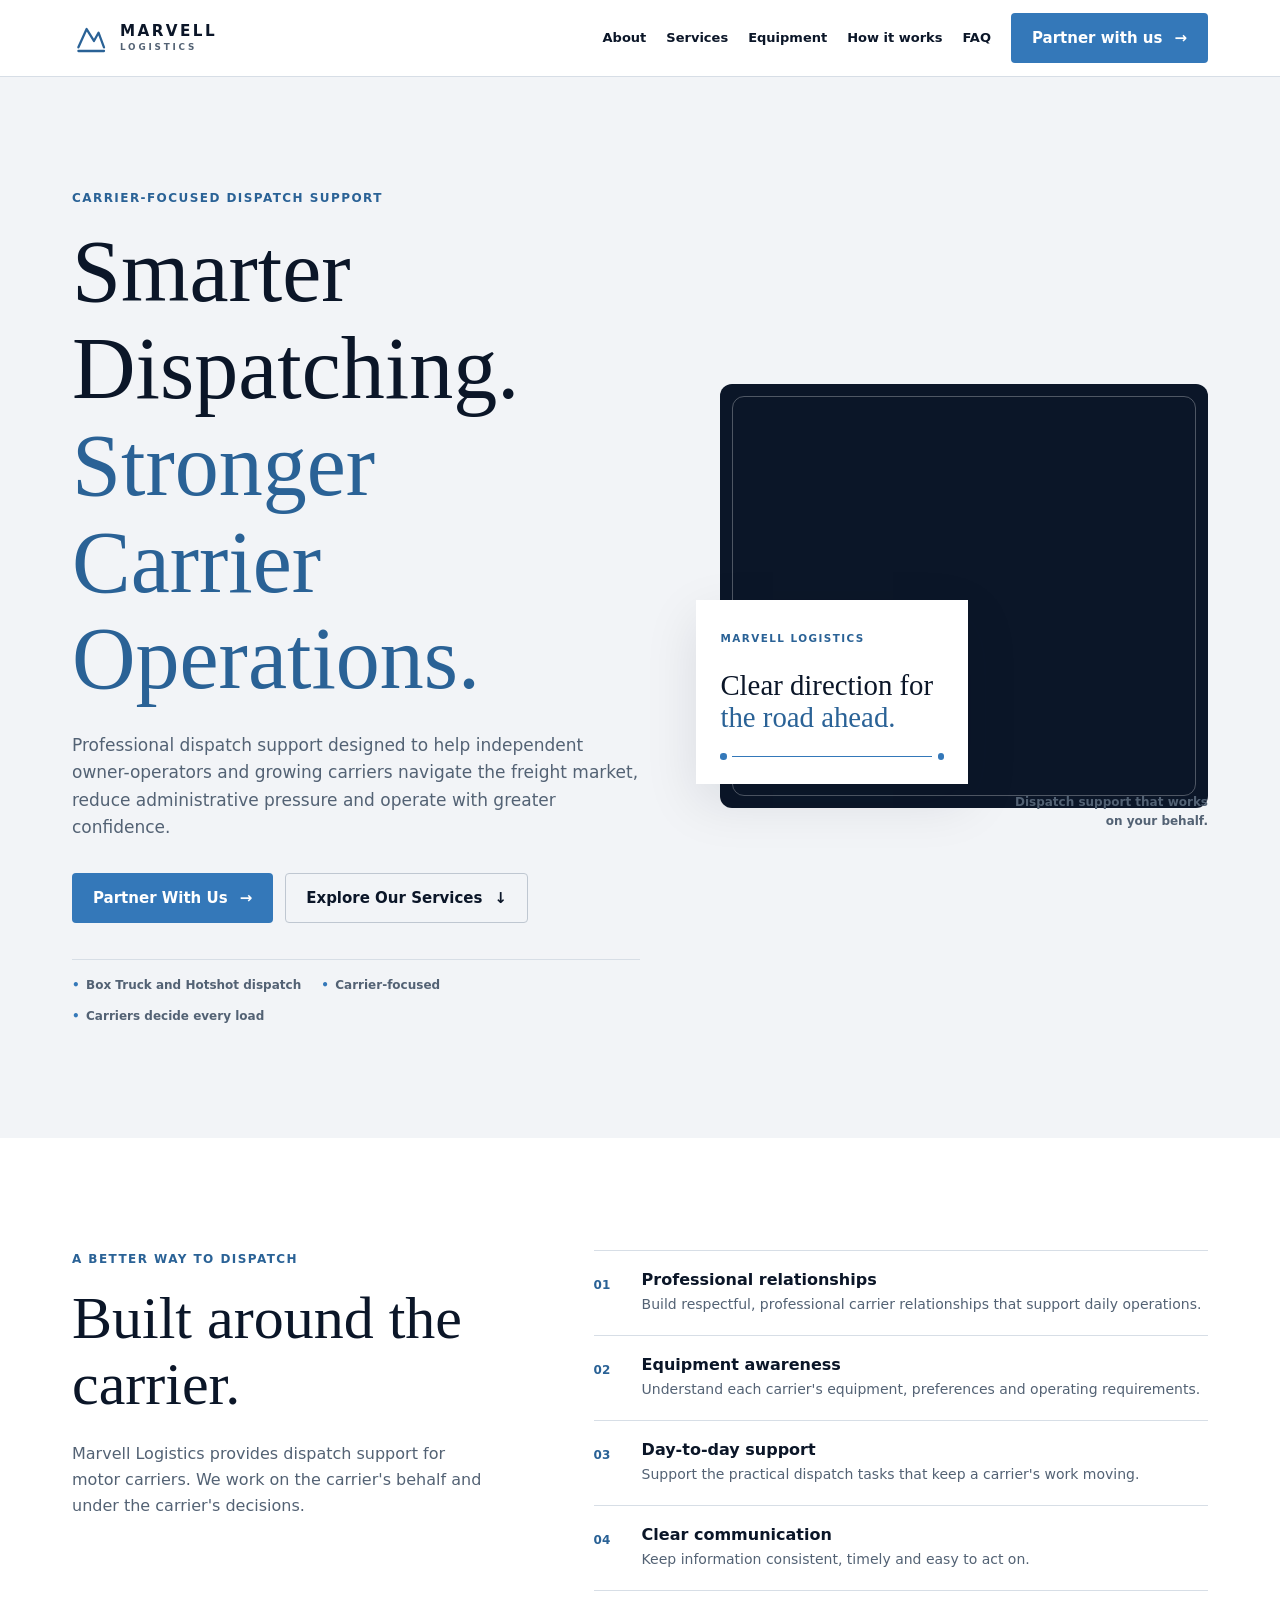
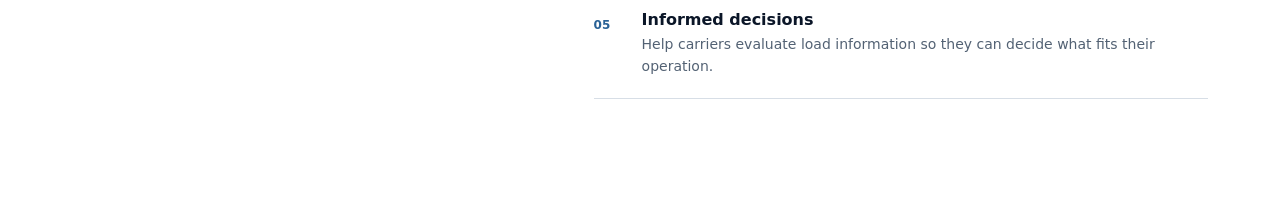
==== index.html @ 91e134f4 "Build Marvell header hero and about sections Co-authored-by: Copilot <223556219+Copilot@users.norepl" ====
<!doctype html>
<html lang="en-US">
  <head>
    <meta charset="utf-8">
    <meta name="viewport" content="width=device-width, initial-scale=1">
    <meta name="theme-color" content="#0B1628">
    <title>Marvell Logistics | Carrier-Focused Dispatch Support</title>
    <meta name="description" content="Professional dispatch support for independent owner-operators and small carriers in the United States.">
    <link rel="stylesheet" href="css/tokens.css">
    <link rel="stylesheet" href="css/base.css">
    <link rel="stylesheet" href="css/components.css">
    <link rel="stylesheet" href="css/sections.css">
    <script defer src="js/main.js"></script>
  </head>
  <body>
    <a class="skip-link" href="#main-content">Skip to content</a>

    <header class="site-header" data-header>
      <div class="container header-inner">
        <a class="wordmark" href="index.html#home" aria-label="Marvell Logistics home">
          <svg class="wordmark-mark" viewBox="0 0 42 42" role="img" aria-label="Marvell Logistics route mark">
            <path d="M7 31 16 11l8 13 5-9 6 16" fill="none" stroke="currentColor" stroke-linecap="round" stroke-linejoin="round" stroke-width="2.5"></path>
            <path d="M7 35h28" fill="none" stroke="currentColor" stroke-linecap="round" stroke-width="2.5"></path>
          </svg>
          <span><strong>MARVELL</strong><small>LOGISTICS</small></span>
        </a>
        <button class="menu-toggle" type="button" aria-expanded="false" aria-controls="primary-navigation">
          <span class="sr-only">Open navigation</span>
          <span aria-hidden="true"></span><span aria-hidden="true"></span><span aria-hidden="true"></span>
        </button>
        <nav class="site-nav" id="primary-navigation" aria-label="Primary navigation">
          <a href="index.html#about">About</a>
          <a href="index.html#services">Services</a>
          <a href="index.html#equipment">Equipment</a>
          <a href="index.html#process">How it works</a>
          <a href="index.html#faq">FAQ</a>
          <a class="button button-primary nav-button" href="index.html#partner">Partner with us <span aria-hidden="true">→</span></a>
        </nav>
      </div>
    </header>

    <main id="main-content">
      <section class="hero section" id="home">
        <div class="container hero-grid">
          <div class="hero-copy reveal">
            <p class="eyebrow">Carrier-focused dispatch support</p>
            <h1>Smarter Dispatching. <span>Stronger Carrier Operations.</span></h1>
            <p class="hero-lede">Professional dispatch support designed to help independent owner-operators and growing carriers navigate the freight market, reduce administrative pressure and operate with greater confidence.</p>
            <div class="hero-actions">
              <a class="button button-primary" href="index.html#partner">Partner With Us <span aria-hidden="true">→</span></a>
              <a class="button button-ghost-dark" href="index.html#services">Explore Our Services <span aria-hidden="true">↓</span></a>
            </div>
            <div class="trust-strip" aria-label="Marvell Logistics service focus">
              <span>Box Truck and Hotshot dispatch</span>
              <span>Carrier-focused</span>
              <span>Carriers decide every load</span>
            </div>
          </div>
          <div class="hero-visual reveal">
            <div class="hero-image-slot" role="img" aria-label="Placeholder for an American highway freight photo"></div>
            <div class="hero-panel">
              <span class="panel-label">MARVELL LOGISTICS</span>
              <p>Clear direction for<br><strong>the road ahead.</strong></p>
              <span class="route-line" aria-hidden="true"><i></i><i></i><i></i></span>
            </div>
            <div class="hero-caption">Dispatch support that works<br>on your behalf.</div>
          </div>
        </div>
      </section>

      <section class="about section" id="about">
        <div class="container about-grid">
          <div class="section-heading reveal">
            <p class="eyebrow">A better way to dispatch</p>
            <h2>Built around the carrier.</h2>
            <p class="muted">Marvell Logistics provides dispatch support for motor carriers. We work on the carrier's behalf and under the carrier's decisions.</p>
          </div>
          <div class="approach-list">
            <article class="approach-item reveal"><span class="approach-number">01</span><div><h3>Professional relationships</h3><p>Build respectful, professional carrier relationships that support daily operations.</p></div></article>
            <article class="approach-item reveal"><span class="approach-number">02</span><div><h3>Equipment awareness</h3><p>Understand each carrier's equipment, preferences and operating requirements.</p></div></article>
            <article class="approach-item reveal"><span class="approach-number">03</span><div><h3>Day-to-day support</h3><p>Support the practical dispatch tasks that keep a carrier's work moving.</p></div></article>
            <article class="approach-item reveal"><span class="approach-number">04</span><div><h3>Clear communication</h3><p>Keep information consistent, timely and easy to act on.</p></div></article>
            <article class="approach-item reveal"><span class="approach-number">05</span><div><h3>Informed decisions</h3><p>Help carriers evaluate load information so they can decide what fits their operation.</p></div></article>
          </div>
        </div>
      </section>
    </main>
  </body>
</html>
---- css/tokens.css ----
/* Marvell Logistics design tokens. Keep shared values here. */
:root {
  --color-navy: #0b1628;
  --color-midnight: #14243a;
  --color-white: #ffffff;
  --color-silver: #bfc7d1;
  --color-cool-gray: #f2f4f7;
  --color-blue: #3478b9;
  --color-blue-dark: #2a6296;
  --color-border: #d7dee6;
  --color-success: #2e7d5b;
  --font-display: "DM Serif Display", Georgia, serif;
  --font-body: Inter, ui-sans-serif, system-ui, -apple-system, BlinkMacSystemFont, "Segoe UI", sans-serif;
  --space-1: 0.5rem;
  --space-2: 1rem;
  --space-3: 1.5rem;
  --space-4: 2rem;
  --space-5: 2.5rem;
  --space-6: 3rem;
  --space-7: 4rem;
  --space-8: 5rem;
  --space-9: 7rem;
  --radius-sm: 0.25rem;
  --radius-md: 0.75rem;
  --shadow-soft: 0 18px 50px rgba(11, 22, 40, 0.1);
  --container: 75rem;
  --transition: 180ms ease;
}
---- css/base.css ----
/* Base rules keep the site readable and predictable on every device. */
*,
*::before,
*::after {
  box-sizing: border-box;
}

html {
  scroll-behavior: smooth;
}

body {
  background: var(--color-white);
  color: var(--color-navy);
  font-family: var(--font-body);
  font-size: 1rem;
  line-height: 1.6;
  margin: 0;
  min-width: 18rem;
}

img,
svg {
  display: block;
  max-width: 100%;
}

button,
input,
select,
textarea {
  color: inherit;
  font: inherit;
}

button,
a {
  -webkit-tap-highlight-color: transparent;
}

a {
  color: var(--color-blue-dark);
}

a:focus-visible,
button:focus-visible,
input:focus-visible,
select:focus-visible,
textarea:focus-visible {
  outline: 3px solid var(--color-blue);
  outline-offset: 3px;
}

.skip-link {
  background: var(--color-white);
  color: var(--color-navy);
  left: 1rem;
  padding: 0.75rem 1rem;
  position: fixed;
  top: -5rem;
  z-index: 100;
}

.skip-link:focus {
  top: 1rem;
}

.container {
  margin: 0 auto;
  max-width: var(--container);
  padding-left: 1.25rem;
  padding-right: 1.25rem;
  width: 100%;
}

.section {
  padding-bottom: var(--space-8);
  padding-top: var(--space-8);
}

.section-heading {
  margin-bottom: var(--space-6);
  max-width: 44rem;
}

.eyebrow {
  color: var(--color-blue-dark);
  font-size: 0.75rem;
  font-weight: 700;
  letter-spacing: 0.12em;
  margin: 0 0 var(--space-2);
  text-transform: uppercase;
}

h1,
h2,
h3,
p {
  margin-top: 0;
}

h1,
h2,
h3 {
  font-family: var(--font-display);
  font-weight: 400;
  line-height: 1.1;
}

h1 {
  font-size: clamp(2.5rem, 8vw, 5.5rem);
  margin-bottom: var(--space-3);
}

h2 {
  font-size: clamp(2rem, 5vw, 3.75rem);
  margin-bottom: var(--space-3);
}

h3 {
  font-size: clamp(1.35rem, 3vw, 1.8rem);
}

.muted {
  color: #536274;
}

@media (min-width: 56.25rem) {
  .container {
    padding-left: 2.5rem;
    padding-right: 2.5rem;
  }
}

@media (min-width: 37.5rem) {
  .container {
    padding-left: 2rem;
    padding-right: 2rem;
  }

  .section {
    padding-bottom: var(--space-9);
    padding-top: var(--space-9);
  }
}

@media (prefers-reduced-motion: reduce) {
  html {
    scroll-behavior: auto;
  }

  *,
  *::before,
  *::after {
    animation-duration: 0.01ms !important;
    transition-duration: 0.01ms !important;
  }
}
---- css/components.css ----
/* Reusable buttons, cards, forms, and other shared pieces. */
.button {
  align-items: center;
  border: 1px solid transparent;
  border-radius: var(--radius-sm);
  cursor: pointer;
  display: inline-flex;
  font-size: 0.9375rem;
  font-weight: 700;
  gap: 0.75rem;
  justify-content: center;
  min-height: 2.75rem;
  padding: 0.75rem 1.25rem;
  text-decoration: none;
  transition: background-color var(--transition), border-color var(--transition), color var(--transition), transform var(--transition);
}

.button:hover {
  transform: translateY(-2px);
}

.button-primary {
  background: var(--color-blue);
  color: var(--color-white);
}

.button-primary:hover {
  background: var(--color-blue-dark);
}

.button-secondary {
  background: var(--color-white);
  border-color: var(--color-silver);
  color: var(--color-navy);
}

.button-secondary:hover {
  border-color: var(--color-blue);
  color: var(--color-blue-dark);
}

.button-ghost {
  background: transparent;
  color: var(--color-white);
}

.button-ghost:hover {
  background: rgba(255, 255, 255, 0.1);
}

.card {
  background: var(--color-white);
  border: 1px solid var(--color-border);
  border-radius: var(--radius-md);
  box-shadow: var(--shadow-soft);
  padding: var(--space-4);
}

.icon {
  color: var(--color-blue-dark);
  height: 2rem;
  width: 2rem;
}

.field {
  display: grid;
  gap: 0.5rem;
}

.field label {
  font-size: 0.875rem;
  font-weight: 700;
}

.field input,
.field select,
.field textarea {
  background: var(--color-white);
  border: 1px solid var(--color-silver);
  border-radius: var(--radius-sm);
  min-height: 2.75rem;
  padding: 0.7rem 0.8rem;
  width: 100%;
}

.field textarea {
  min-height: 8rem;
  resize: vertical;
}

.field [aria-invalid="true"] {
  border-color: #9c2c2c;
}

.field-error {
  color: #9c2c2c;
  font-size: 0.8125rem;
  min-height: 1.2em;
}

.notice {
  border-left: 3px solid var(--color-blue);
  color: #536274;
  font-size: 0.875rem;
  padding-left: var(--space-2);
}

.reveal {
  opacity: 0;
  transform: translateY(1rem);
  transition: opacity 500ms ease, transform 500ms ease;
}

.reveal.is-visible {
  opacity: 1;
  transform: translateY(0);
}

@media (prefers-reduced-motion: reduce) {
  .reveal {
    opacity: 1;
    transform: none;
  }
}
---- css/sections.css ----
/* Stage 2: header, hero, and About section. */
.sr-only {
  clip: rect(0, 0, 0, 0);
  clip-path: inset(50%);
  height: 1px;
  overflow: hidden;
  position: absolute;
  white-space: nowrap;
  width: 1px;
}

.site-header {
  background: rgba(255, 255, 255, 0.96);
  border-bottom: 1px solid var(--color-border);
  position: sticky;
  top: 0;
  z-index: 20;
}

.header-inner {
  align-items: center;
  display: flex;
  justify-content: space-between;
  min-height: 4.75rem;
}

.wordmark {
  align-items: center;
  color: var(--color-navy);
  display: inline-flex;
  gap: 0.6rem;
  text-decoration: none;
}

.wordmark-mark {
  color: var(--color-blue-dark);
  height: 2.4rem;
  width: 2.4rem;
}

.wordmark span {
  display: grid;
  line-height: 1;
}

.wordmark strong {
  font-size: 0.95rem;
  letter-spacing: 0.16em;
}

.wordmark small {
  color: #536274;
  font-size: 0.55rem;
  font-weight: 700;
  letter-spacing: 0.32em;
  margin-top: 0.25rem;
}

.menu-toggle {
  align-items: center;
  background: transparent;
  border: 0;
  display: flex;
  flex-direction: column;
  gap: 0.3rem;
  justify-content: center;
  min-height: 2.75rem;
  min-width: 2.75rem;
  padding: 0.5rem;
}

.menu-toggle > span:not(.sr-only) {
  background: var(--color-navy);
  display: block;
  height: 2px;
  transition: transform var(--transition), opacity var(--transition);
  width: 1.4rem;
}

.menu-toggle[aria-expanded="true"] > span:nth-last-child(2) {
  transform: translateY(0.35rem) rotate(45deg);
}

.menu-toggle[aria-expanded="true"] > span:last-child {
  transform: translateY(-0.35rem) rotate(-45deg);
}

.menu-toggle[aria-expanded="true"] > span:nth-last-child(3) {
  opacity: 0;
}

.site-nav {
  background: var(--color-white);
  border-bottom: 1px solid var(--color-border);
  display: none;
  left: 0;
  padding: 1rem 1.25rem 1.5rem;
  position: absolute;
  right: 0;
  top: 100%;
}

.site-nav.is-open {
  display: grid;
  gap: 0.25rem;
}

.site-nav a:not(.button) {
  color: var(--color-navy);
  font-size: 0.9375rem;
  font-weight: 700;
  padding: 0.75rem 0;
  text-decoration: none;
}

.nav-button {
  margin-top: 0.75rem;
  width: fit-content;
}

.hero {
  background: var(--color-cool-gray);
  overflow: hidden;
  padding-bottom: 4.5rem;
  padding-top: 4.5rem;
}

.hero-grid {
  align-items: center;
  display: grid;
  gap: 3.5rem;
}

.hero h1 {
  max-width: 38rem;
}

.hero h1 span {
  color: var(--color-blue-dark);
}

.hero-lede {
  color: #536274;
  font-size: 1.0625rem;
  max-width: 37rem;
}

.hero-actions {
  display: flex;
  flex-wrap: wrap;
  gap: 0.75rem;
  margin: 2rem 0 2.25rem;
}

.button-ghost-dark {
  border: 1px solid var(--color-silver);
  color: var(--color-navy);
}

.button-ghost-dark:hover {
  border-color: var(--color-blue);
  color: var(--color-blue-dark);
}

.trust-strip {
  border-top: 1px solid var(--color-border);
  display: flex;
  flex-wrap: wrap;
  gap: 0.75rem 1.25rem;
  padding-top: 1rem;
}

.trust-strip span {
  color: #536274;
  font-size: 0.75rem;
  font-weight: 700;
}

.trust-strip span::before {
  color: var(--color-blue);
  content: "•";
  margin-right: 0.4rem;
}

.hero-visual {
  min-height: 28rem;
  position: relative;
}

.hero-image-slot {
  background-color: var(--color-navy);
  background-image: linear-gradient(90deg, rgba(11, 22, 40, 0.78), rgba(11, 22, 40, 0.28)), url("../assets/img/hero-highway.jpg");
  background-position: center;
  background-size: cover;
  border-radius: var(--radius-md);
  inset: 0 0 1.5rem 1.5rem;
  position: absolute;
}

.hero-image-slot::after {
  border: 1px solid rgba(255, 255, 255, 0.28);
  border-radius: var(--radius-md);
  content: "";
  inset: 0.75rem;
  position: absolute;
}

.hero-panel {
  background: var(--color-white);
  bottom: 3rem;
  box-shadow: var(--shadow-soft);
  left: 0;
  padding: 1.5rem;
  position: absolute;
  width: min(17rem, 75%);
}

.panel-label {
  color: var(--color-blue-dark);
  font-size: 0.65rem;
  font-weight: 700;
  letter-spacing: 0.14em;
}

.hero-panel p {
  font-family: var(--font-display);
  font-size: 1.8rem;
  line-height: 1.1;
  margin: 1.25rem 0;
}

.hero-panel strong {
  color: var(--color-blue-dark);
  font-weight: 400;
}

.route-line {
  align-items: center;
  display: flex;
  gap: 0.35rem;
}

.route-line i {
  background: var(--color-blue);
  border-radius: 50%;
  display: block;
  height: 0.4rem;
  width: 0.4rem;
}

.route-line i:nth-child(2) {
  flex: 1;
  border-radius: 0;
  height: 1px;
}

.hero-caption {
  bottom: 0;
  color: #536274;
  font-size: 0.75rem;
  font-weight: 700;
  position: absolute;
  right: 0;
  text-align: right;
}

.about {
  background: var(--color-white);
}

.about-grid {
  display: grid;
  gap: 3rem;
}

.about .section-heading {
  margin-bottom: 0;
}

.approach-list {
  border-top: 1px solid var(--color-border);
}

.approach-item {
  align-items: start;
  border-bottom: 1px solid var(--color-border);
  display: grid;
  gap: 1rem;
  grid-template-columns: 2rem 1fr;
  padding: 1.25rem 0;
}

.approach-number {
  color: var(--color-blue-dark);
  font-size: 0.75rem;
  font-weight: 700;
  padding-top: 0.3rem;
}

.approach-item h3 {
  font-family: var(--font-body);
  font-size: 1rem;
  font-weight: 700;
  margin-bottom: 0.25rem;
}

.approach-item p {
  color: #536274;
  font-size: 0.875rem;
  margin-bottom: 0;
}

@media (min-width: 56.25rem) {
  .menu-toggle {
    display: none;
  }

  .site-nav {
    align-items: center;
    background: transparent;
    border: 0;
    display: flex;
    gap: 1.25rem;
    padding: 0;
    position: static;
  }

  .site-nav a:not(.button) {
    font-size: 0.8125rem;
    padding: 0.5rem 0;
  }

  .nav-button {
    margin-top: 0;
  }

  .hero {
    padding-bottom: 7rem;
    padding-top: 7rem;
  }

  .hero-grid {
    grid-template-columns: minmax(0, 1fr) minmax(25rem, 0.9fr);
  }

  .about-grid {
    gap: 7rem;
    grid-template-columns: 0.8fr 1.2fr;
  }
}
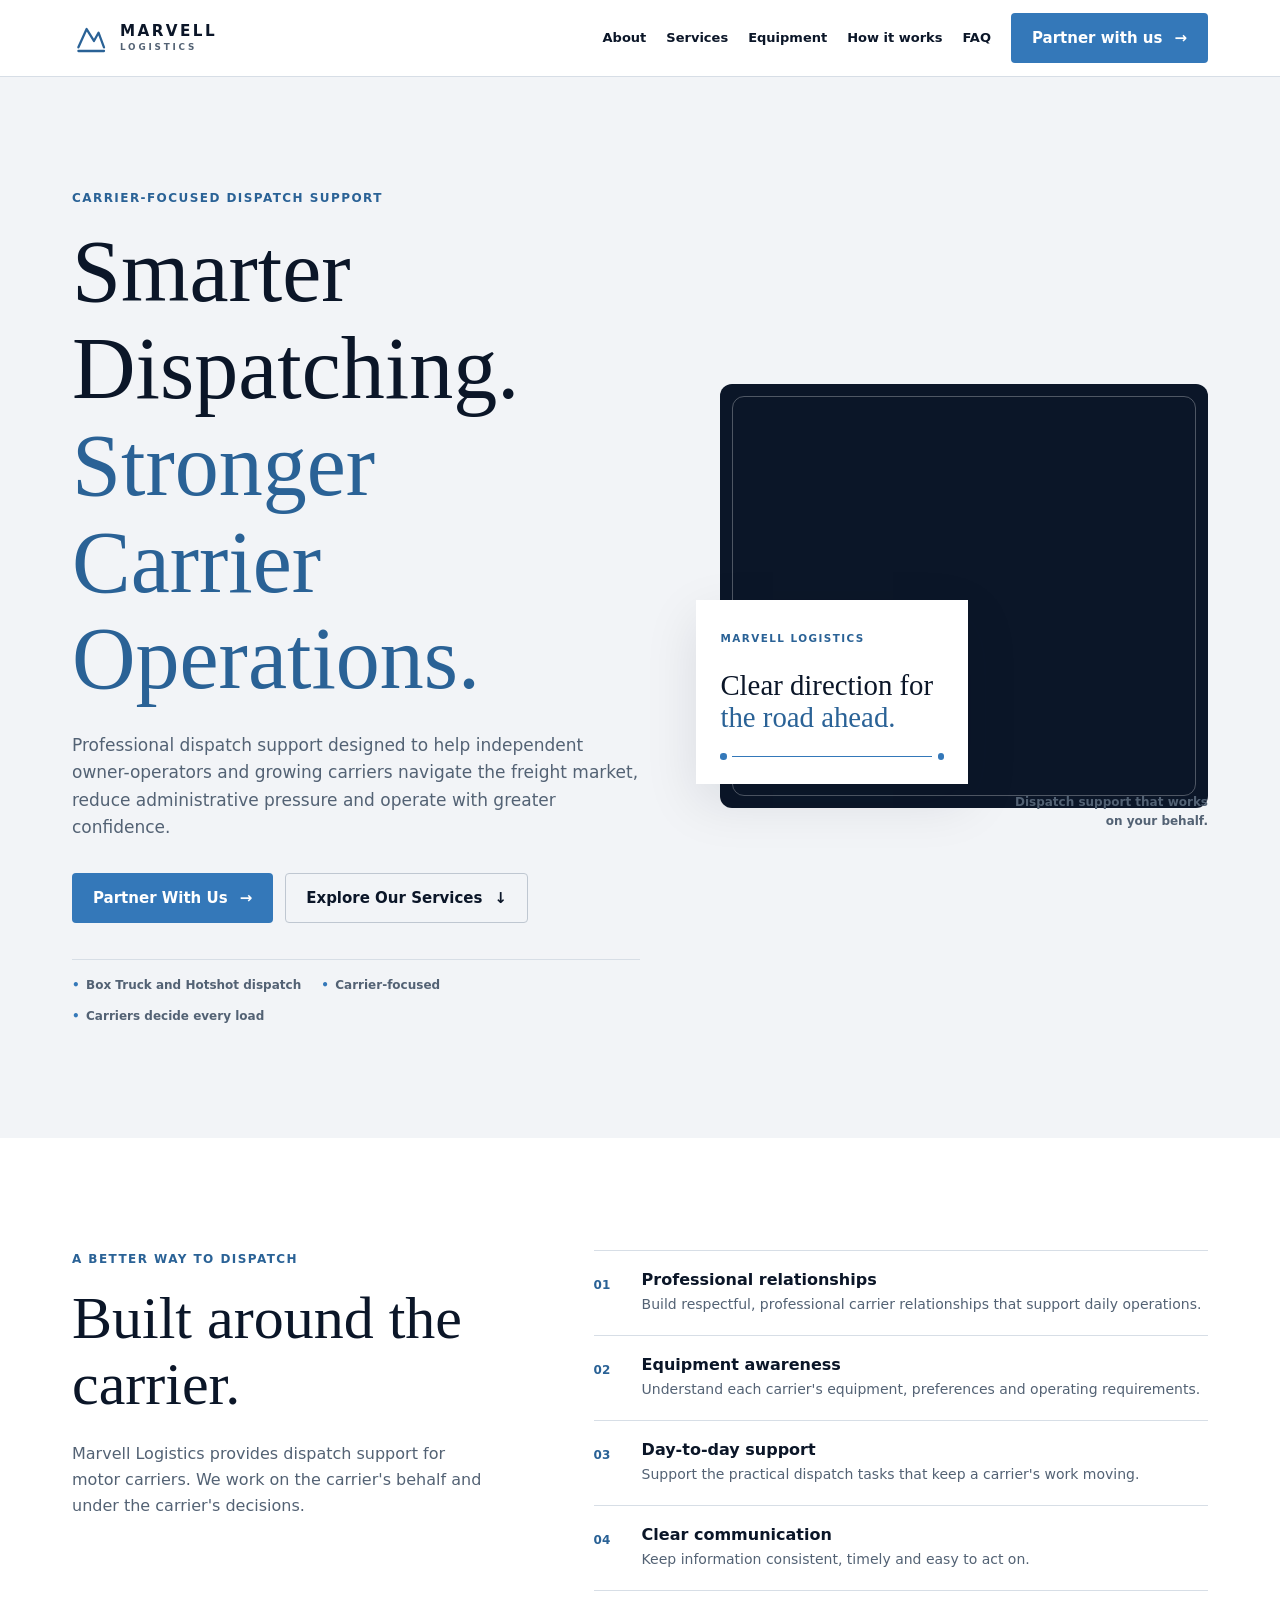
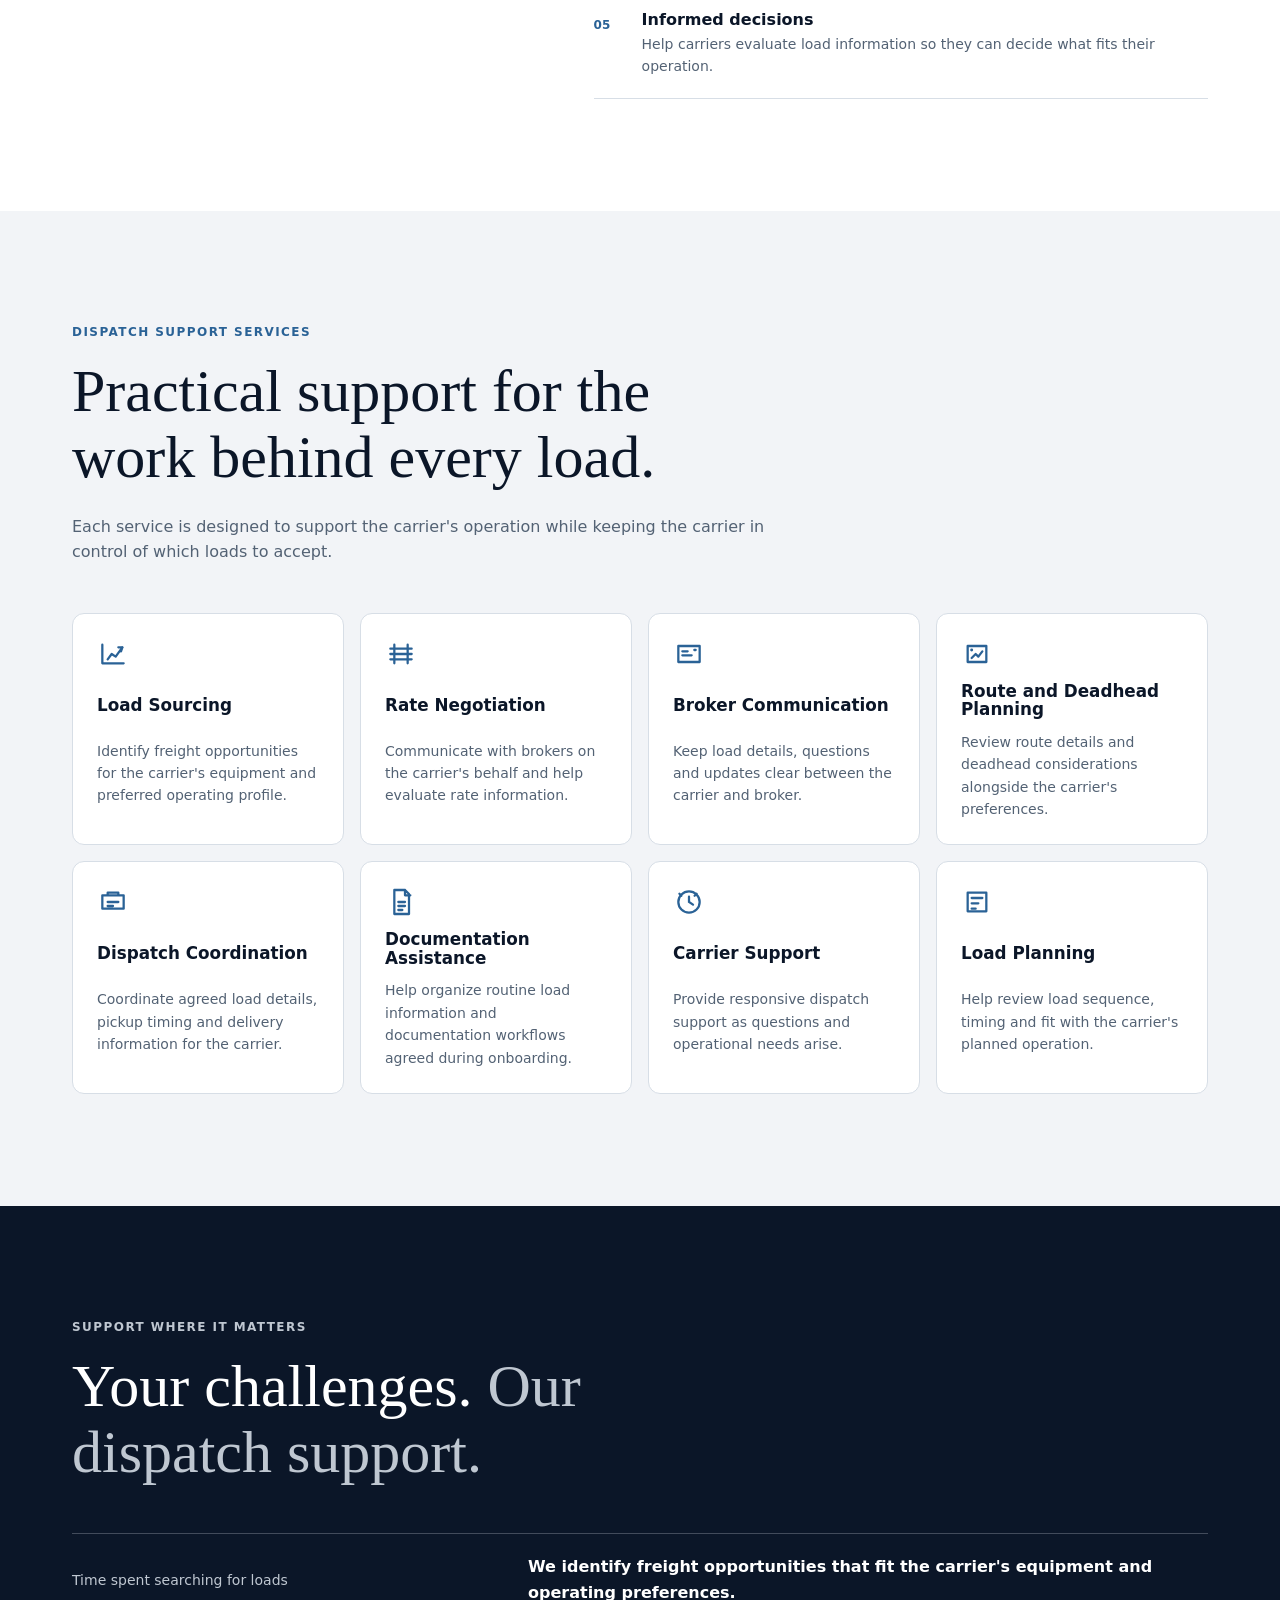
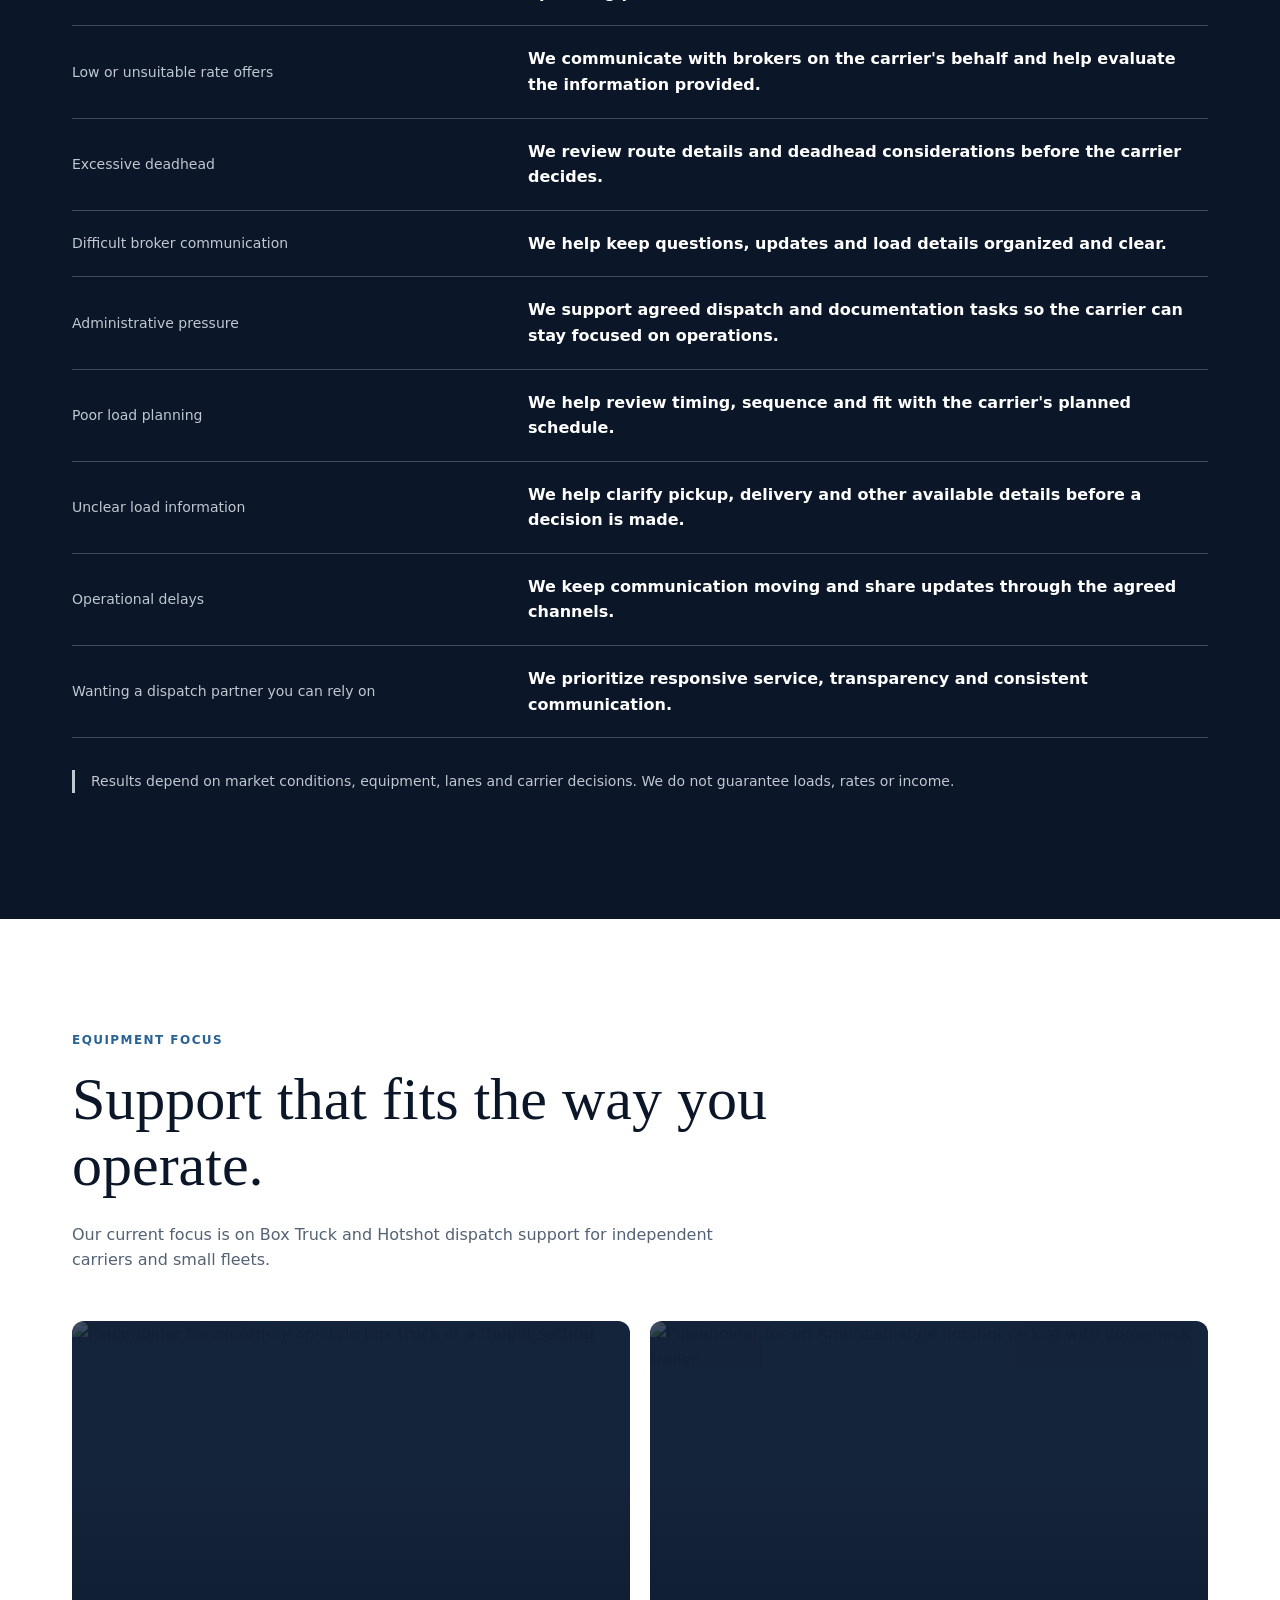
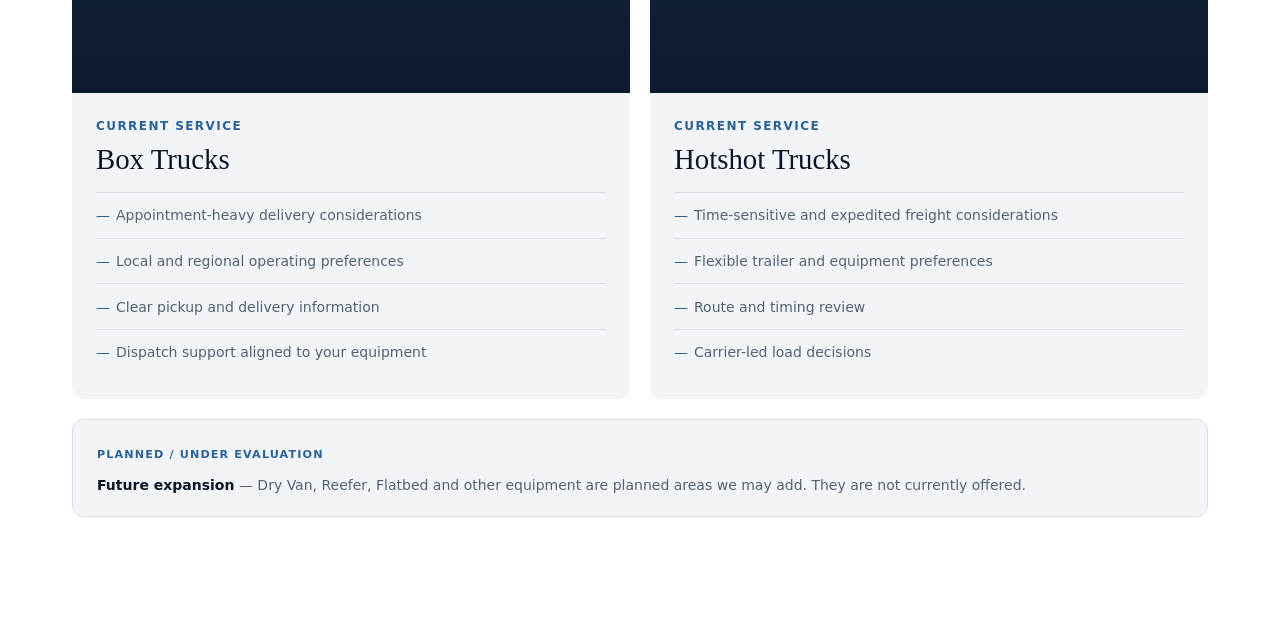
==== commit bf97a46c: "Build dispatch services solutions and equipment Co-authored-by: Copilot <223556219+Copilot@users.nor" ====
--- a/index.html
+++ b/index.html
@@ -84,6 +84,102 @@
           </div>
         </div>
       </section>
+
+      <section class="services section" id="services">
+        <div class="container">
+          <div class="section-heading reveal">
+            <p class="eyebrow">Dispatch support services</p>
+            <h2>Practical support for the work behind every load.</h2>
+            <p class="muted">Each service is designed to support the carrier's operation while keeping the carrier in control of which loads to accept.</p>
+          </div>
+          <div class="service-grid">
+            <article class="card service-card reveal">
+              <svg class="icon" viewBox="0 0 24 24" aria-hidden="true"><path d="M4 19V5m0 14h16M8 16l3-4 3 2 5-7" fill="none" stroke="currentColor" stroke-linecap="round" stroke-linejoin="round" stroke-width="1.7"></path><path d="m16 7 3 0-1 3" fill="none" stroke="currentColor" stroke-linecap="round" stroke-linejoin="round" stroke-width="1.7"></path></svg>
+              <h3>Load Sourcing</h3><p>Identify freight opportunities for the carrier's equipment and preferred operating profile.</p>
+            </article>
+            <article class="card service-card reveal">
+              <svg class="icon" viewBox="0 0 24 24" aria-hidden="true"><path d="M4 8h16M4 12h16M4 16h16M7 5v14m10-14v14" fill="none" stroke="currentColor" stroke-linecap="round" stroke-width="1.7"></path></svg>
+              <h3>Rate Negotiation</h3><p>Communicate with brokers on the carrier's behalf and help evaluate rate information.</p>
+            </article>
+            <article class="card service-card reveal">
+              <svg class="icon" viewBox="0 0 24 24" aria-hidden="true"><path d="M4 6h16v12H4zM7 10h4m-4 3h7" fill="none" stroke="currentColor" stroke-linecap="round" stroke-linejoin="round" stroke-width="1.7"></path><path d="M16 9h1" fill="none" stroke="currentColor" stroke-linecap="round" stroke-width="1.7"></path></svg>
+              <h3>Broker Communication</h3><p>Keep load details, questions and updates clear between the carrier and broker.</p>
+            </article>
+            <article class="card service-card reveal">
+              <svg class="icon" viewBox="0 0 24 24" aria-hidden="true"><path d="M5 18V6h14v12H5Zm3-3 3-3 2 2 3-4" fill="none" stroke="currentColor" stroke-linecap="round" stroke-linejoin="round" stroke-width="1.7"></path><path d="M8 9h.01" fill="none" stroke="currentColor" stroke-linecap="round" stroke-width="2.2"></path></svg>
+              <h3>Route and Deadhead Planning</h3><p>Review route details and deadhead considerations alongside the carrier's preferences.</p>
+            </article>
+            <article class="card service-card reveal">
+              <svg class="icon" viewBox="0 0 24 24" aria-hidden="true"><path d="M4 7h16v10H4zM8 7V5h8v2M8 12h8M8 15h4" fill="none" stroke="currentColor" stroke-linecap="round" stroke-linejoin="round" stroke-width="1.7"></path></svg>
+              <h3>Dispatch Coordination</h3><p>Coordinate agreed load details, pickup timing and delivery information for the carrier.</p>
+            </article>
+            <article class="card service-card reveal">
+              <svg class="icon" viewBox="0 0 24 24" aria-hidden="true"><path d="M7 3h8l3 3v15H7zM15 3v4h4M10 12h5m-5 3h5m-5 3h3" fill="none" stroke="currentColor" stroke-linecap="round" stroke-linejoin="round" stroke-width="1.7"></path></svg>
+              <h3>Documentation Assistance</h3><p>Help organize routine load information and documentation workflows agreed during onboarding.</p>
+            </article>
+            <article class="card service-card reveal">
+              <svg class="icon" viewBox="0 0 24 24" aria-hidden="true"><path d="M12 20a8 8 0 1 0 0-16 8 8 0 0 0 0 16Z" fill="none" stroke="currentColor" stroke-width="1.7"></path><path d="M12 8v4l3 2M4.8 5.8l1.5 1.5m11.4-1.5-1.5 1.5" fill="none" stroke="currentColor" stroke-linecap="round" stroke-width="1.7"></path></svg>
+              <h3>Carrier Support</h3><p>Provide responsive dispatch support as questions and operational needs arise.</p>
+            </article>
+            <article class="card service-card reveal">
+              <svg class="icon" viewBox="0 0 24 24" aria-hidden="true"><path d="M5 5h14v14H5zM8 9h8M8 13h5M8 17h3" fill="none" stroke="currentColor" stroke-linecap="round" stroke-linejoin="round" stroke-width="1.7"></path></svg>
+              <h3>Load Planning</h3><p>Help review load sequence, timing and fit with the carrier's planned operation.</p>
+            </article>
+          </div>
+        </div>
+      </section>
+
+      <section class="solutions section" id="solutions">
+        <div class="container">
+          <div class="section-heading reveal">
+            <p class="eyebrow">Support where it matters</p>
+            <h2>Your challenges. <span>Our dispatch support.</span></h2>
+          </div>
+          <div class="solution-list">
+            <article class="solution-row reveal"><p class="solution-problem">Time spent searching for loads</p><p class="solution-support">We identify freight opportunities that fit the carrier's equipment and operating preferences.</p></article>
+            <article class="solution-row reveal"><p class="solution-problem">Low or unsuitable rate offers</p><p class="solution-support">We communicate with brokers on the carrier's behalf and help evaluate the information provided.</p></article>
+            <article class="solution-row reveal"><p class="solution-problem">Excessive deadhead</p><p class="solution-support">We review route details and deadhead considerations before the carrier decides.</p></article>
+            <article class="solution-row reveal"><p class="solution-problem">Difficult broker communication</p><p class="solution-support">We help keep questions, updates and load details organized and clear.</p></article>
+            <article class="solution-row reveal"><p class="solution-problem">Administrative pressure</p><p class="solution-support">We support agreed dispatch and documentation tasks so the carrier can stay focused on operations.</p></article>
+            <article class="solution-row reveal"><p class="solution-problem">Poor load planning</p><p class="solution-support">We help review timing, sequence and fit with the carrier's planned schedule.</p></article>
+            <article class="solution-row reveal"><p class="solution-problem">Unclear load information</p><p class="solution-support">We help clarify pickup, delivery and other available details before a decision is made.</p></article>
+            <article class="solution-row reveal"><p class="solution-problem">Operational delays</p><p class="solution-support">We keep communication moving and share updates through the agreed channels.</p></article>
+            <article class="solution-row reveal"><p class="solution-problem">Wanting a dispatch partner you can rely on</p><p class="solution-support">We prioritize responsive service, transparency and consistent communication.</p></article>
+          </div>
+          <p class="notice solution-note">Results depend on market conditions, equipment, lanes and carrier decisions. We do not guarantee loads, rates or income.</p>
+        </div>
+      </section>
+
+      <section class="equipment section" id="equipment">
+        <div class="container">
+          <div class="section-heading reveal">
+            <p class="eyebrow">Equipment focus</p>
+            <h2>Support that fits the way you operate.</h2>
+            <p class="muted">Our current focus is on Box Truck and Hotshot dispatch support for independent carriers and small fleets.</p>
+          </div>
+          <div class="equipment-grid">
+            <article class="equipment-card reveal">
+              <div class="equipment-photo box-truck-photo">
+                <picture>
+                  <source srcset="assets/img/box-truck.webp" type="image/webp">
+                  <img src="assets/img/box-truck.jpg" width="1200" height="800" loading="lazy" decoding="async" alt="Placeholder for an American-style box truck at a freight setting">
+                </picture>
+              </div>
+              <div class="equipment-content"><p class="eyebrow">Current service</p><h3>Box Trucks</h3><ul><li>Appointment-heavy delivery considerations</li><li>Local and regional operating preferences</li><li>Clear pickup and delivery information</li><li>Dispatch support aligned to your equipment</li></ul></div>
+            </article>
+            <article class="equipment-card reveal">
+              <div class="equipment-photo hotshot-truck-photo">
+                <picture>
+                  <source srcset="assets/img/hotshot-truck.webp" type="image/webp">
+                  <img src="assets/img/hotshot-truck.jpg" width="1200" height="800" loading="lazy" decoding="async" alt="Placeholder for an American-style hotshot pickup with gooseneck trailer">
+                </picture>
+              </div>
+              <div class="equipment-content"><p class="eyebrow">Current service</p><h3>Hotshot Trucks</h3><ul><li>Time-sensitive and expedited freight considerations</li><li>Flexible trailer and equipment preferences</li><li>Route and timing review</li><li>Carrier-led load decisions</li></ul></div>
+            </article>
+          </div>
+          <div class="future-card reveal"><span class="future-label">Planned / under evaluation</span><p><strong>Future expansion</strong> — Dry Van, Reefer, Flatbed and other equipment are planned areas we may add. They are not currently offered.</p></div>
+        </div>
+      </section>
     </main>
   </body>
 </html>
--- a/css/sections.css
+++ b/css/sections.css
@@ -310,6 +310,187 @@
   margin-bottom: 0;
 }
 
+.services {
+  background: var(--color-cool-gray);
+}
+
+.service-grid {
+  display: grid;
+  gap: 1rem;
+}
+
+.service-card {
+  box-shadow: none;
+  display: grid;
+  gap: 0.75rem;
+  min-height: 14rem;
+  padding: 1.5rem;
+  transition: box-shadow var(--transition), transform var(--transition);
+}
+
+.service-card:hover {
+  box-shadow: var(--shadow-soft);
+  transform: translateY(-3px);
+}
+
+.service-card h3 {
+  font-family: var(--font-body);
+  font-size: 1.05rem;
+  font-weight: 700;
+  margin: 0;
+}
+
+.service-card p {
+  color: #536274;
+  font-size: 0.875rem;
+  margin: 0;
+}
+
+.solutions {
+  background: var(--color-navy);
+  color: var(--color-white);
+}
+
+.solutions .eyebrow {
+  color: var(--color-silver);
+}
+
+.solutions h2 span {
+  color: var(--color-silver);
+}
+
+.solution-list {
+  border-top: 1px solid rgba(191, 199, 209, 0.3);
+}
+
+.solution-row {
+  border-bottom: 1px solid rgba(191, 199, 209, 0.3);
+  display: grid;
+  gap: 0.5rem;
+  padding: 1.25rem 0;
+}
+
+.solution-row p {
+  margin: 0;
+}
+
+.solution-problem {
+  color: var(--color-silver);
+  font-size: 0.875rem;
+}
+
+.solution-support {
+  color: var(--color-white);
+  font-size: 1rem;
+  font-weight: 700;
+}
+
+.solutions .solution-note {
+  border-left-color: var(--color-silver);
+  color: var(--color-silver);
+  margin-top: 2rem;
+}
+
+.equipment {
+  background: var(--color-white);
+}
+
+.equipment-grid {
+  display: grid;
+  gap: 1.25rem;
+}
+
+.equipment-card {
+  background: var(--color-cool-gray);
+  border-radius: var(--radius-md);
+  overflow: hidden;
+}
+
+.equipment-photo {
+  background-color: var(--color-midnight);
+  min-height: 15rem;
+  overflow: hidden;
+  position: relative;
+}
+
+.equipment-photo::after {
+  background: linear-gradient(180deg, transparent 40%, rgba(11, 22, 40, 0.65));
+  content: "";
+  inset: 0;
+  pointer-events: none;
+  position: absolute;
+}
+
+.equipment-photo picture,
+.equipment-photo img {
+  height: 100%;
+  object-fit: cover;
+  width: 100%;
+}
+
+.equipment-photo img {
+  opacity: 0.2;
+}
+
+.equipment-content {
+  padding: 1.5rem;
+}
+
+.equipment-content .eyebrow {
+  margin-bottom: 0.5rem;
+}
+
+.equipment-content h3 {
+  margin-bottom: 1rem;
+}
+
+.equipment-content ul {
+  color: #536274;
+  font-size: 0.875rem;
+  list-style: none;
+  margin: 0;
+  padding: 0;
+}
+
+.equipment-content li {
+  border-top: 1px solid var(--color-border);
+  padding: 0.7rem 0 0.7rem 1.25rem;
+  position: relative;
+}
+
+.equipment-content li::before {
+  color: var(--color-blue-dark);
+  content: "—";
+  left: 0;
+  position: absolute;
+}
+
+.future-card {
+  background: var(--color-cool-gray);
+  border: 1px solid var(--color-border);
+  border-radius: var(--radius-md);
+  margin-top: 1.25rem;
+  padding: 1.25rem 1.5rem;
+}
+
+.future-card p {
+  color: #536274;
+  font-size: 0.875rem;
+  margin: 0.5rem 0 0;
+}
+
+.future-card strong {
+  color: var(--color-navy);
+}
+
+.future-label {
+  color: var(--color-blue-dark);
+  font-size: 0.7rem;
+  font-weight: 700;
+  letter-spacing: 0.1em;
+  text-transform: uppercase;
+}
+
 @media (min-width: 56.25rem) {
   .menu-toggle {
     display: none;
@@ -347,4 +528,22 @@
     gap: 7rem;
     grid-template-columns: 0.8fr 1.2fr;
   }
-}
+
+  .service-grid {
+    grid-template-columns: repeat(4, 1fr);
+  }
+
+  .solution-row {
+    align-items: center;
+    gap: 3rem;
+    grid-template-columns: minmax(12rem, 0.75fr) minmax(0, 1.25fr);
+  }
+
+  .equipment-grid {
+    grid-template-columns: repeat(2, 1fr);
+  }
+
+  .equipment-photo {
+    min-height: 18rem;
+  }
+}
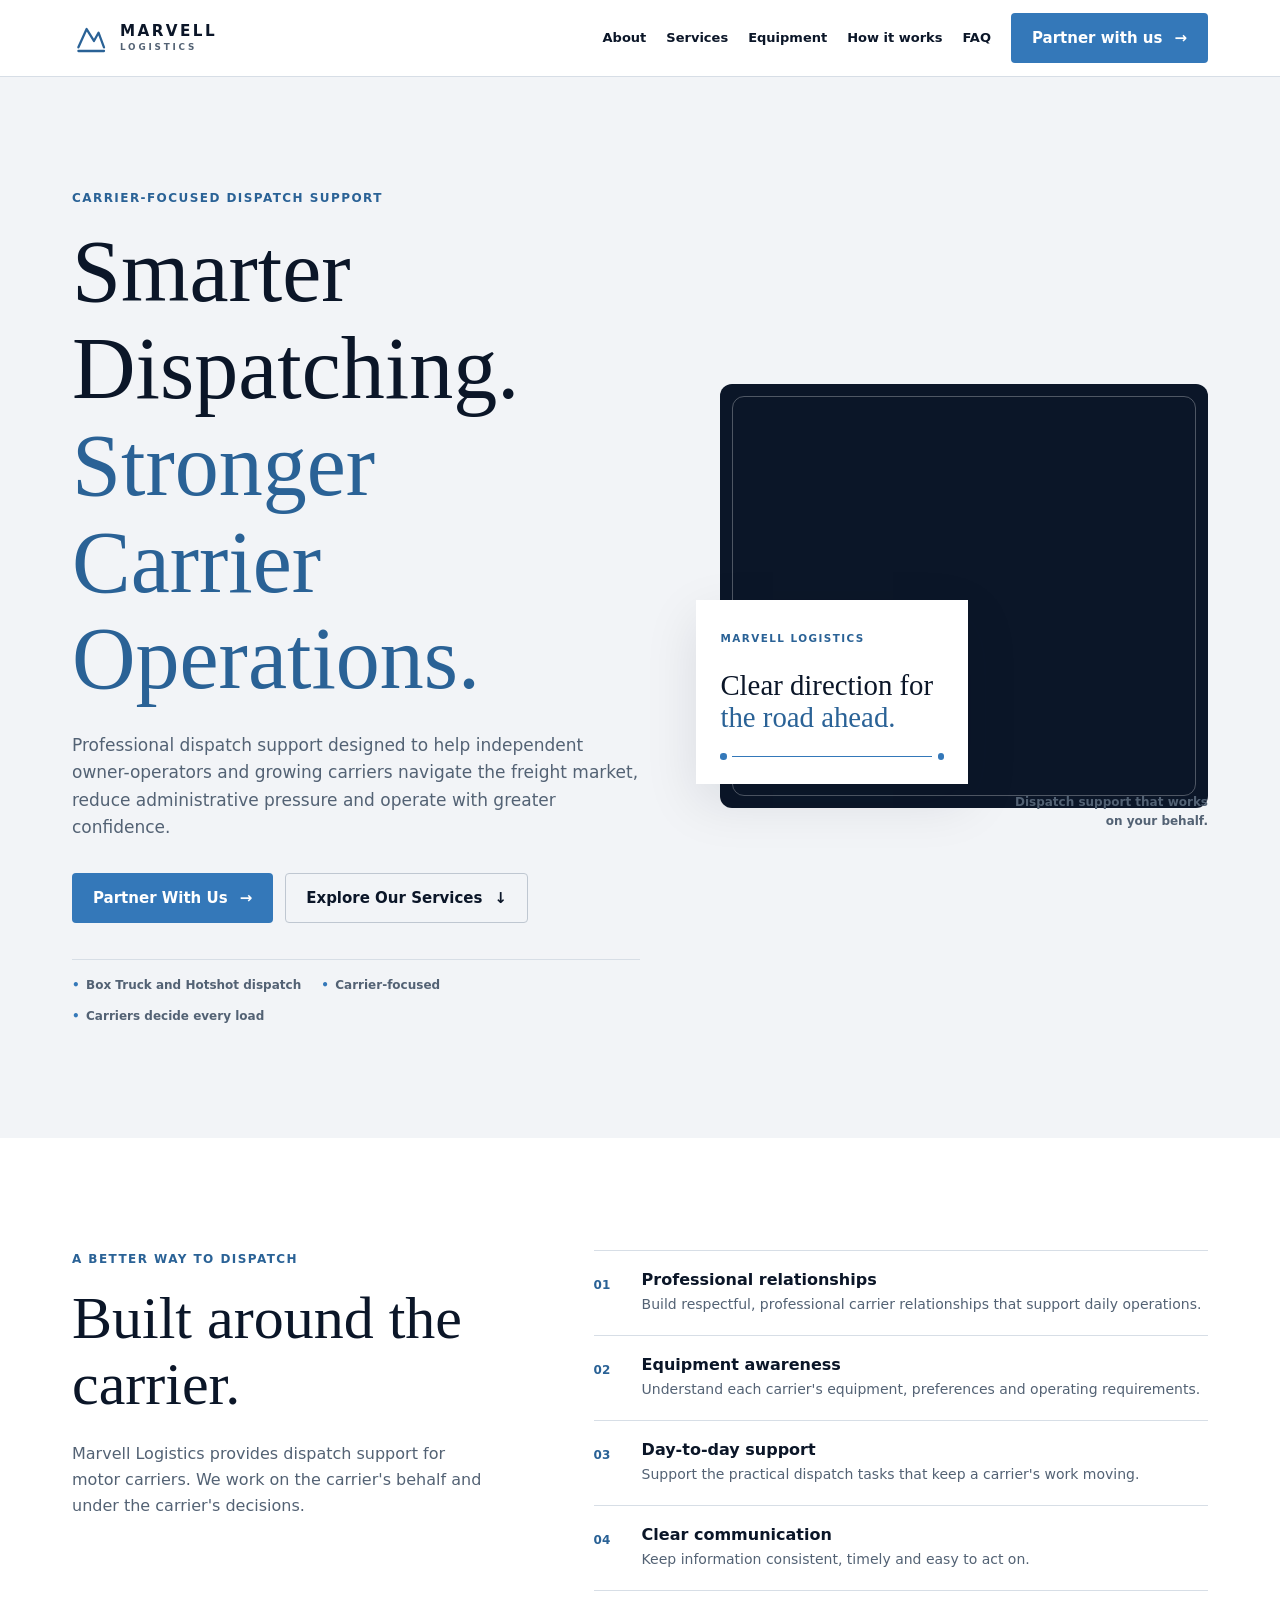
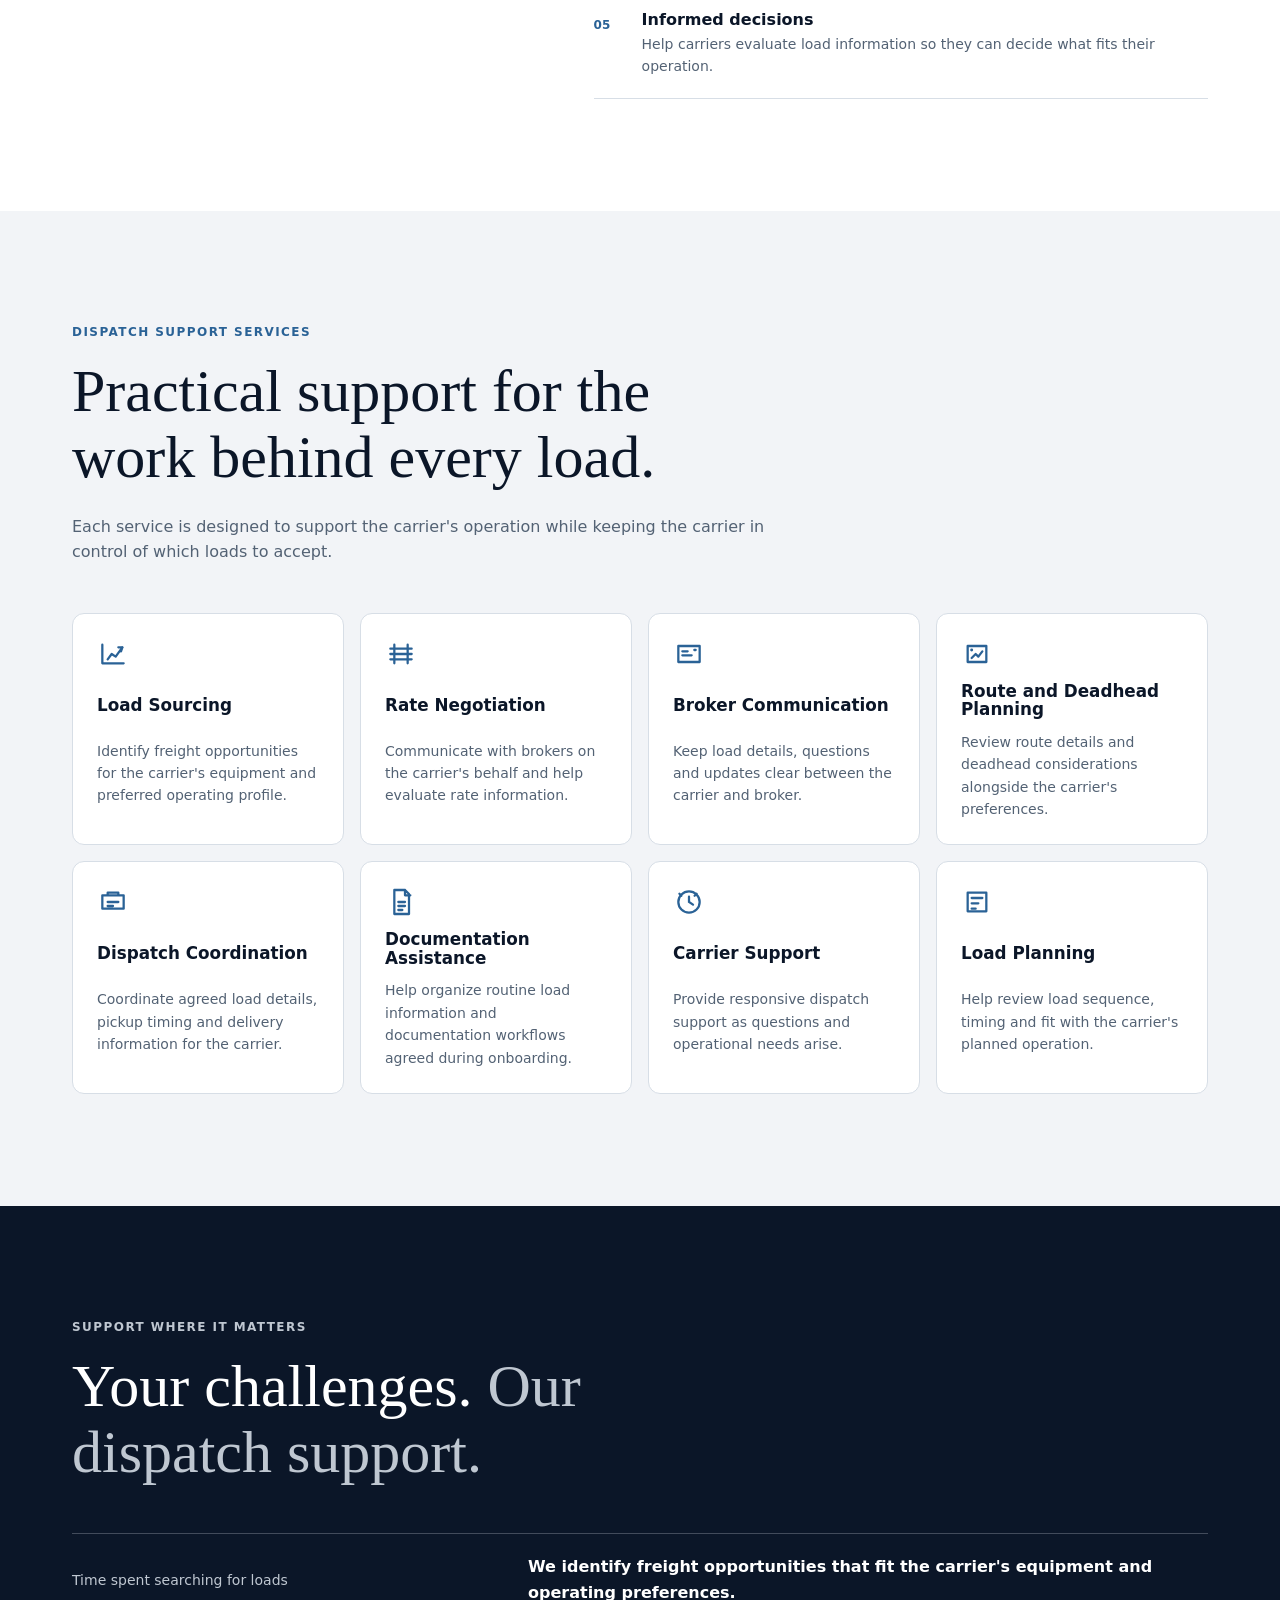
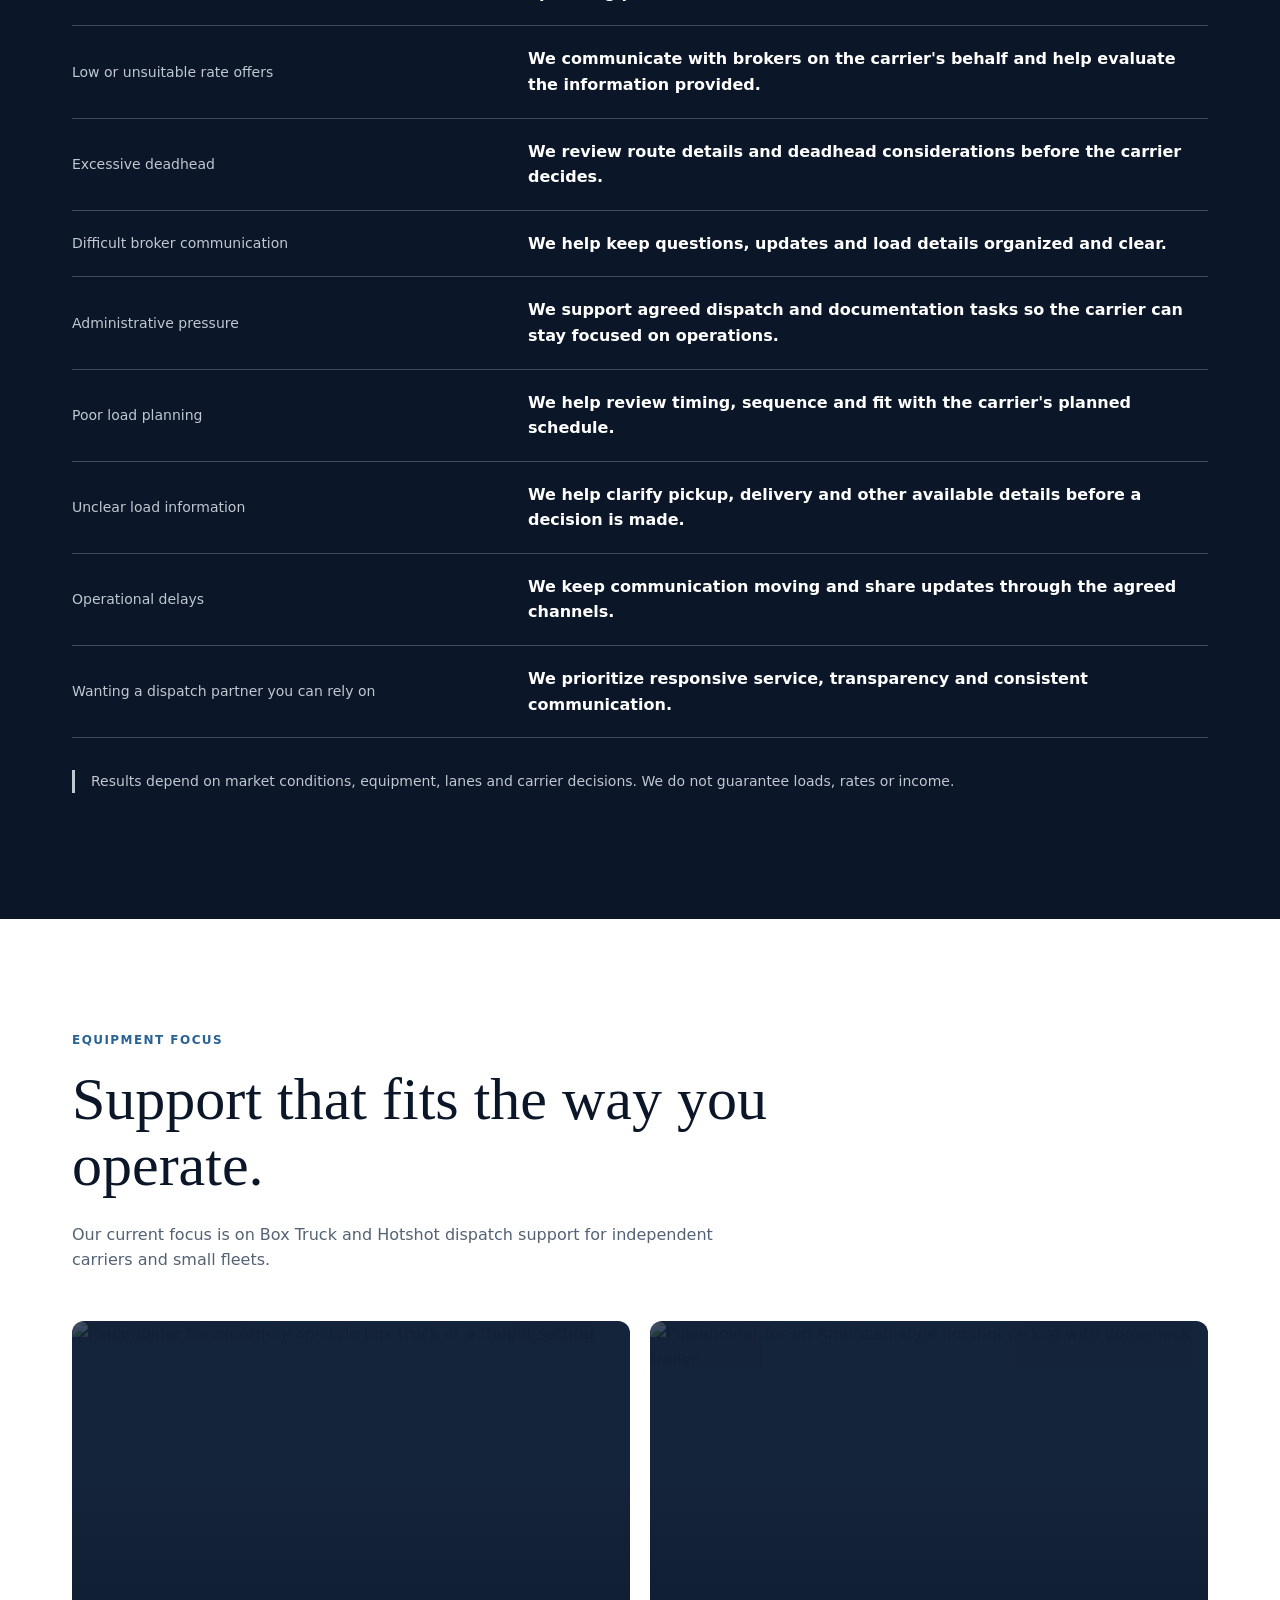
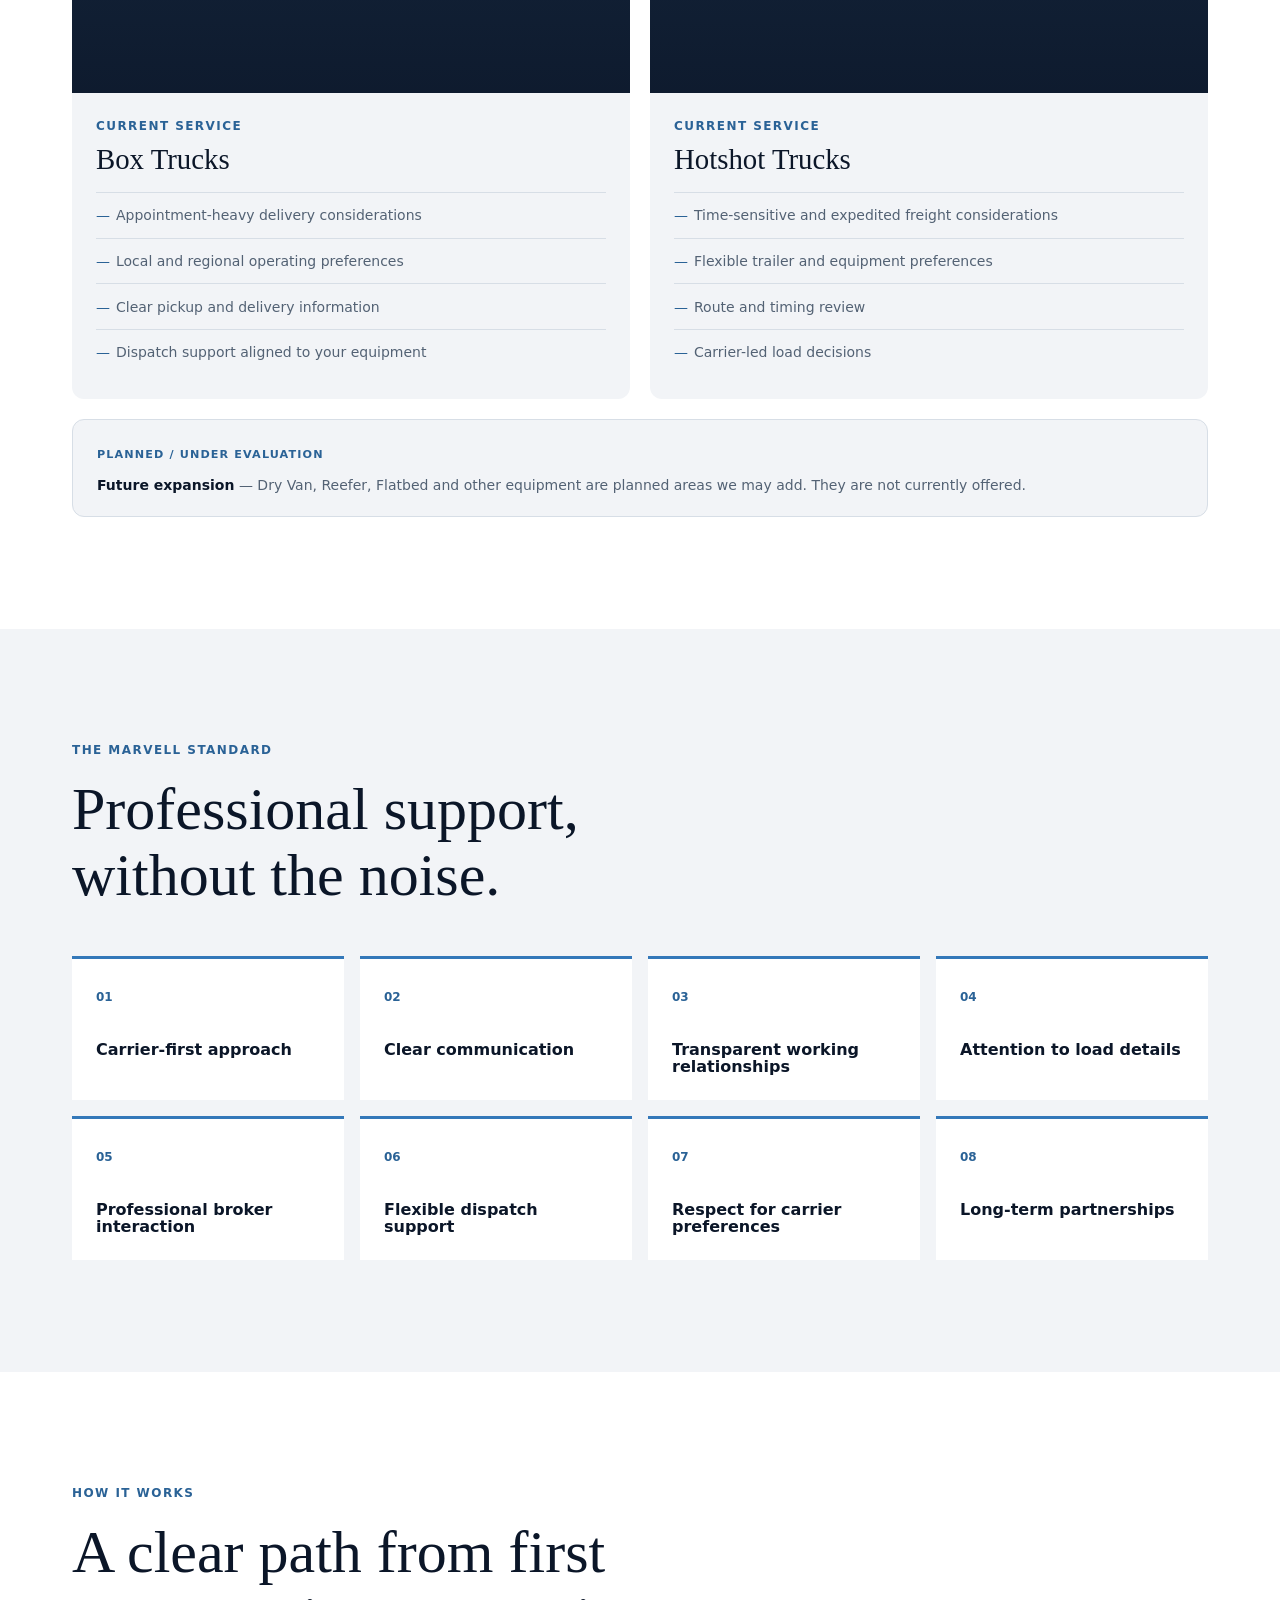
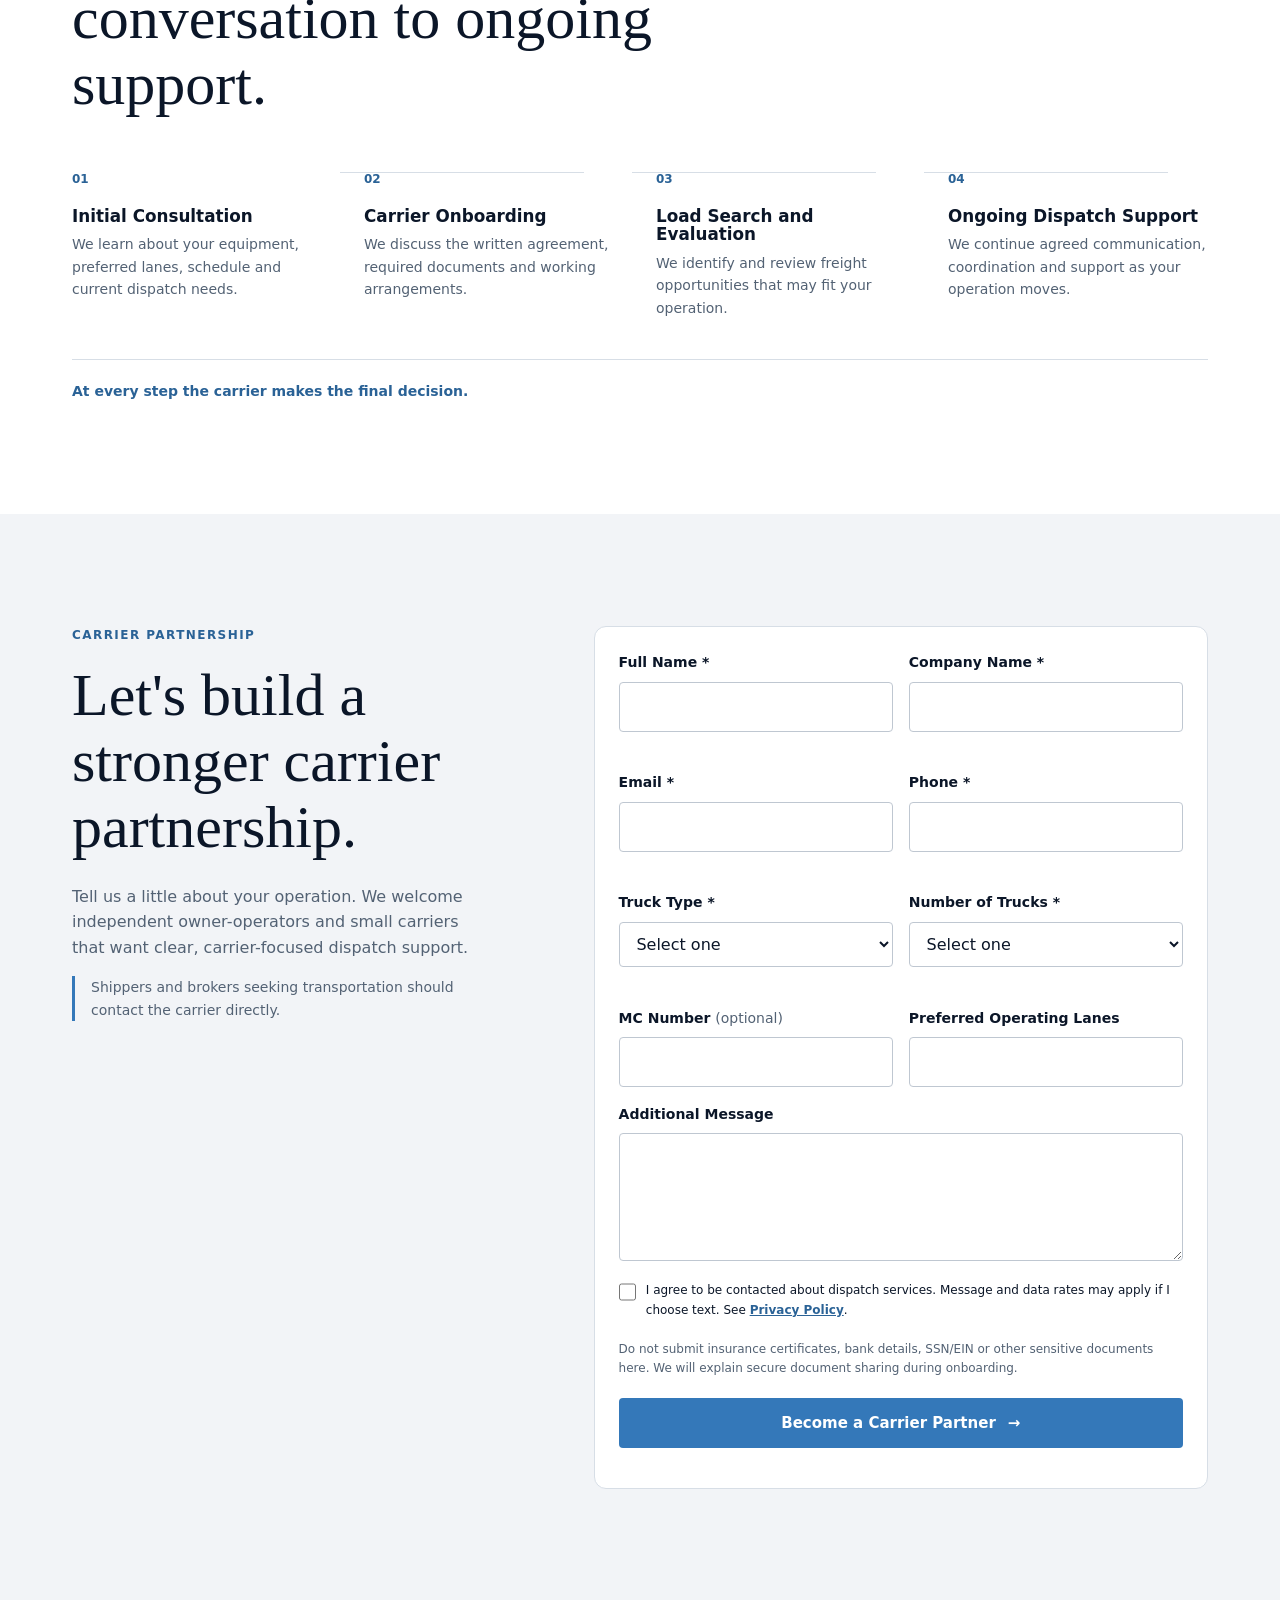
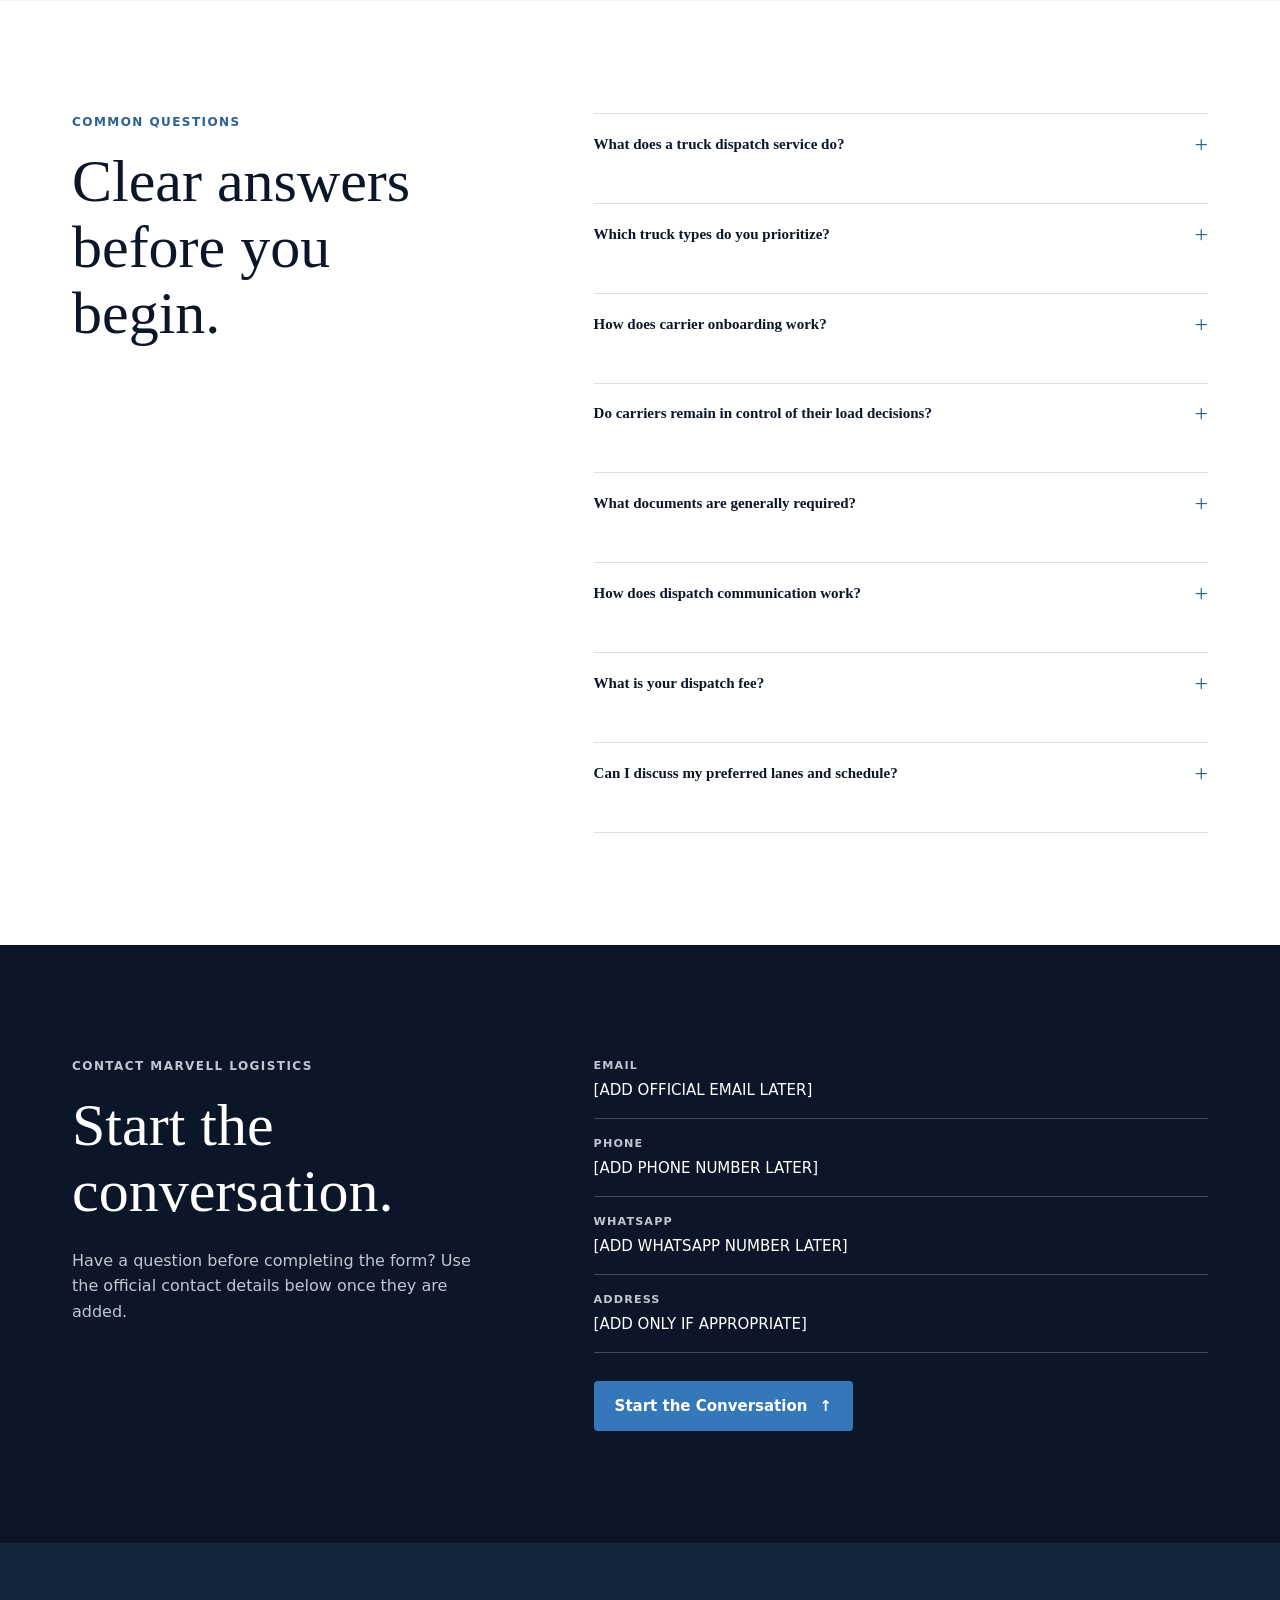
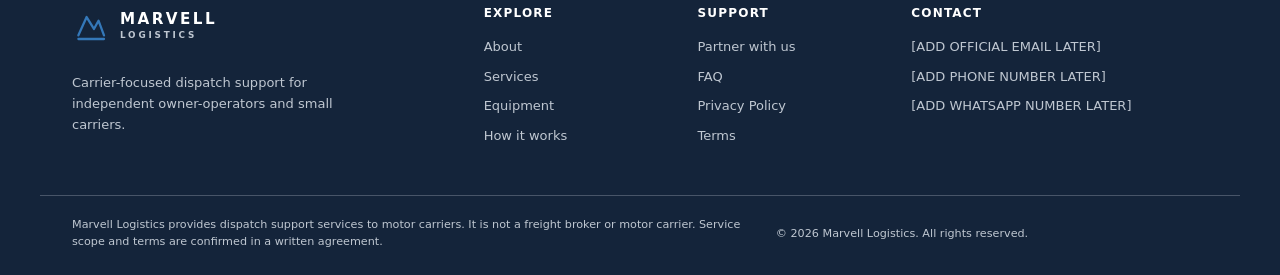
==== commit 94beef7b: "Build Marvell conversion and contact sections Co-authored-by: Copilot <223556219+Copilot@users.norep" ====
--- a/index.html
+++ b/index.html
@@ -180,6 +180,97 @@
           <div class="future-card reveal"><span class="future-label">Planned / under evaluation</span><p><strong>Future expansion</strong> — Dry Van, Reefer, Flatbed and other equipment are planned areas we may add. They are not currently offered.</p></div>
         </div>
       </section>
+      <section class="principles section" id="why">
+        <div class="container">
+          <div class="section-heading reveal"><p class="eyebrow">The Marvell standard</p><h2>Professional support, without the noise.</h2></div>
+          <div class="principle-grid">
+            <article class="principle reveal"><span>01</span><h3>Carrier-first approach</h3></article><article class="principle reveal"><span>02</span><h3>Clear communication</h3></article><article class="principle reveal"><span>03</span><h3>Transparent working relationships</h3></article><article class="principle reveal"><span>04</span><h3>Attention to load details</h3></article><article class="principle reveal"><span>05</span><h3>Professional broker interaction</h3></article><article class="principle reveal"><span>06</span><h3>Flexible dispatch support</h3></article><article class="principle reveal"><span>07</span><h3>Respect for carrier preferences</h3></article><article class="principle reveal"><span>08</span><h3>Long-term partnerships</h3></article>
+          </div>
+        </div>
+      </section>
+
+      <section class="process section" id="process">
+        <div class="container">
+          <div class="section-heading reveal"><p class="eyebrow">How it works</p><h2>A clear path from first conversation to ongoing support.</h2></div>
+          <div class="process-grid">
+            <article class="process-step reveal"><span class="step-number">01</span><h3>Initial Consultation</h3><p>We learn about your equipment, preferred lanes, schedule and current dispatch needs.</p></article>
+            <article class="process-step reveal"><span class="step-number">02</span><h3>Carrier Onboarding</h3><p>We discuss the written agreement, required documents and working arrangements.</p></article>
+            <article class="process-step reveal"><span class="step-number">03</span><h3>Load Search and Evaluation</h3><p>We identify and review freight opportunities that may fit your operation.</p></article>
+            <article class="process-step reveal"><span class="step-number">04</span><h3>Ongoing Dispatch Support</h3><p>We continue agreed communication, coordination and support as your operation moves.</p></article>
+          </div>
+          <p class="process-note">At every step the carrier makes the final decision.</p>
+        </div>
+      </section>
+
+      <section class="partner section" id="partner">
+        <div class="container partner-grid">
+          <div class="section-heading reveal"><p class="eyebrow">Carrier partnership</p><h2>Let's build a stronger carrier partnership.</h2><p class="muted">Tell us a little about your operation. We welcome independent owner-operators and small carriers that want clear, carrier-focused dispatch support.</p><p class="notice">Shippers and brokers seeking transportation should contact the carrier directly.</p></div>
+          <form class="partner-form reveal" action="REPLACE_WITH_FORM_SERVICE_URL" method="post" novalidate>
+            <!-- SETUP: Replace the action with your Formspree or Web3Forms endpoint. -->
+            <div class="form-grid">
+              <div class="field"><label for="full-name">Full Name <span aria-hidden="true">*</span></label><input id="full-name" name="full_name" type="text" autocomplete="name" required aria-describedby="full-name-error"><small class="field-error" id="full-name-error"></small></div>
+              <div class="field"><label for="company-name">Company Name <span aria-hidden="true">*</span></label><input id="company-name" name="company_name" type="text" autocomplete="organization" required aria-describedby="company-name-error"><small class="field-error" id="company-name-error"></small></div>
+              <div class="field"><label for="email">Email <span aria-hidden="true">*</span></label><input id="email" name="email" type="email" autocomplete="email" required aria-describedby="email-error"><small class="field-error" id="email-error"></small></div>
+              <div class="field"><label for="phone">Phone <span aria-hidden="true">*</span></label><input id="phone" name="phone" type="tel" autocomplete="tel" required aria-describedby="phone-error"><small class="field-error" id="phone-error"></small></div>
+              <div class="field"><label for="truck-type">Truck Type <span aria-hidden="true">*</span></label><select id="truck-type" name="truck_type" required aria-describedby="truck-type-error"><option value="">Select one</option><option>Box Truck</option><option>Hotshot</option><option>Other</option></select><small class="field-error" id="truck-type-error"></small></div>
+              <div class="field"><label for="truck-count">Number of Trucks <span aria-hidden="true">*</span></label><select id="truck-count" name="truck_count" required aria-describedby="truck-count-error"><option value="">Select one</option><option>1</option><option>2–5</option><option>6–10</option><option>10+</option></select><small class="field-error" id="truck-count-error"></small></div>
+              <div class="field"><label for="mc-number">MC Number <span class="optional">(optional)</span></label><input id="mc-number" name="mc_number" type="text" autocomplete="off"></div>
+              <div class="field"><label for="lanes">Preferred Operating Lanes</label><input id="lanes" name="preferred_lanes" type="text" autocomplete="off"></div>
+              <div class="field field-wide"><label for="message">Additional Message</label><textarea id="message" name="message"></textarea></div>
+              <div class="honeypot" aria-hidden="true"><label for="website">Website</label><input id="website" name="website" type="text" tabindex="-1" autocomplete="off"></div>
+            </div>
+            <label class="consent"><input name="consent" type="checkbox" required><span>I agree to be contacted about dispatch services. Message and data rates may apply if I choose text. See <a href="privacy.html">Privacy Policy</a>.</span></label>
+            <p class="form-warning">Do not submit insurance certificates, bank details, SSN/EIN or other sensitive documents here. We will explain secure document sharing during onboarding.</p>
+            <button class="button button-primary form-submit" type="submit">Become a Carrier Partner <span aria-hidden="true">→</span></button>
+            <p class="form-status" role="status" aria-live="polite"></p>
+          </form>
+        </div>
+      </section>
+
+      <section class="faq section" id="faq">
+        <div class="container faq-grid">
+          <div class="section-heading reveal"><p class="eyebrow">Common questions</p><h2>Clear answers before you begin.</h2></div>
+          <div class="accordion reveal">
+            <div class="faq-item"><h3><button class="faq-question" type="button" aria-expanded="false" aria-controls="faq-answer-1" id="faq-question-1">What does a truck dispatch service do?<span aria-hidden="true">+</span></button></h3><div class="faq-answer" id="faq-answer-1" role="region" aria-labelledby="faq-question-1" hidden><p>A truck dispatch service supports a motor carrier with tasks such as identifying freight opportunities, communicating with brokers on the carrier's behalf, reviewing load information and coordinating agreed dispatch details.</p></div></div>
+            <div class="faq-item"><h3><button class="faq-question" type="button" aria-expanded="false" aria-controls="faq-answer-2" id="faq-question-2">Which truck types do you prioritize?<span aria-hidden="true">+</span></button></h3><div class="faq-answer" id="faq-answer-2" role="region" aria-labelledby="faq-question-2" hidden><p>We currently prioritize Box Truck and Hotshot dispatch support. Dry Van, Reefer, Flatbed and other equipment are planned areas under evaluation, not currently offered.</p></div></div>
+            <div class="faq-item"><h3><button class="faq-question" type="button" aria-expanded="false" aria-controls="faq-answer-3" id="faq-question-3">How does carrier onboarding work?<span aria-hidden="true">+</span></button></h3><div class="faq-answer" id="faq-answer-3" role="region" aria-labelledby="faq-question-3" hidden><p>We begin with a consultation, then discuss the agreement, required documents and working arrangements before support begins.</p></div></div>
+            <div class="faq-item"><h3><button class="faq-question" type="button" aria-expanded="false" aria-controls="faq-answer-4" id="faq-question-4">Do carriers remain in control of their load decisions?<span aria-hidden="true">+</span></button></h3><div class="faq-answer" id="faq-answer-4" role="region" aria-labelledby="faq-question-4" hidden><p>Yes, always. Carriers keep full control of which loads they accept.</p></div></div>
+            <div class="faq-item"><h3><button class="faq-question" type="button" aria-expanded="false" aria-controls="faq-answer-5" id="faq-question-5">What documents are generally required?<span aria-hidden="true">+</span></button></h3><div class="faq-answer" id="faq-answer-5" role="region" aria-labelledby="faq-question-5" hidden><p>Typically carrier authority and insurance details and basic business paperwork are discussed. Exact requirements are confirmed during onboarding. Never request them through the site.</p></div></div>
+            <div class="faq-item"><h3><button class="faq-question" type="button" aria-expanded="false" aria-controls="faq-answer-6" id="faq-question-6">How does dispatch communication work?<span aria-hidden="true">+</span></button></h3><div class="faq-answer" id="faq-answer-6" role="region" aria-labelledby="faq-question-6" hidden><p>We use agreed channels such as phone, text or email, set during onboarding.</p></div></div>
+            <div class="faq-item"><h3><button class="faq-question" type="button" aria-expanded="false" aria-controls="faq-answer-7" id="faq-question-7">What is your dispatch fee?<span aria-hidden="true">+</span></button></h3><div class="faq-answer" id="faq-answer-7" role="region" aria-labelledby="faq-question-7" hidden><p>Contact us for details.</p></div></div>
+            <div class="faq-item"><h3><button class="faq-question" type="button" aria-expanded="false" aria-controls="faq-answer-8" id="faq-question-8">Can I discuss my preferred lanes and schedule?<span aria-hidden="true">+</span></button></h3><div class="faq-answer" id="faq-answer-8" role="region" aria-labelledby="faq-question-8" hidden><p>Yes. Preferred lanes, schedule and operating preferences are part of the initial consultation.</p></div></div>
+          </div>
+        </div>
+      </section>
+
+      <section class="contact section" id="contact">
+        <div class="container contact-grid">
+          <div class="section-heading reveal"><p class="eyebrow">Contact Marvell Logistics</p><h2>Start the conversation.</h2><p>Have a question before completing the form? Use the official contact details below once they are added.</p></div>
+          <div class="contact-details reveal"><div class="contact-detail"><span>Email</span><strong>[ADD OFFICIAL EMAIL LATER]</strong></div><div class="contact-detail"><span>Phone</span><strong>[ADD PHONE NUMBER LATER]</strong></div><div class="contact-detail"><span>WhatsApp</span><strong>[ADD WHATSAPP NUMBER LATER]</strong></div><div class="contact-detail"><span>Address</span><strong>[ADD ONLY IF APPROPRIATE]</strong></div><a class="button button-primary" href="index.html#partner">Start the Conversation <span aria-hidden="true">↑</span></a></div>
+        </div>
+      </section>
     </main>
+
+    <footer class="site-footer">
+      <div class="container footer-grid">
+        <div class="footer-brand"><a class="wordmark wordmark-light" href="index.html#home" aria-label="Marvell Logistics home"><svg class="wordmark-mark" viewBox="0 0 42 42" aria-hidden="true"><path d="M7 31 16 11l8 13 5-9 6 16M7 35h28" fill="none" stroke="currentColor" stroke-linecap="round" stroke-linejoin="round" stroke-width="2.5"></path></svg><span><strong>MARVELL</strong><small>LOGISTICS</small></span></a><p>Carrier-focused dispatch support for independent owner-operators and small carriers.</p></div>
+        <div class="footer-column"><h3>Explore</h3><a href="index.html#about">About</a><a href="index.html#services">Services</a><a href="index.html#equipment">Equipment</a><a href="index.html#process">How it works</a></div>
+        <div class="footer-column"><h3>Support</h3><a href="index.html#partner">Partner with us</a><a href="index.html#faq">FAQ</a><a href="privacy.html">Privacy Policy</a><a href="terms.html">Terms</a></div>
+        <div class="footer-column"><h3>Contact</h3><span>[ADD OFFICIAL EMAIL LATER]</span><span>[ADD PHONE NUMBER LATER]</span><span>[ADD WHATSAPP NUMBER LATER]</span></div>
+      </div>
+      <div class="container footer-bottom"><p>Marvell Logistics provides dispatch support services to motor carriers. It is not a freight broker or motor carrier. Service scope and terms are confirmed in a written agreement.</p><p>© <span id="current-year">2026</span> Marvell Logistics. All rights reserved.</p></div>
+    </footer>
+    <script type="application/ld+json">
+      {"@context":"https://schema.org","@type":"FAQPage","mainEntity":[
+        {"@type":"Question","name":"What does a truck dispatch service do?","acceptedAnswer":{"@type":"Answer","text":"A truck dispatch service supports a motor carrier with tasks such as identifying freight opportunities, communicating with brokers on the carrier's behalf, reviewing load information and coordinating agreed dispatch details."}},
+        {"@type":"Question","name":"Which truck types do you prioritize?","acceptedAnswer":{"@type":"Answer","text":"We currently prioritize Box Truck and Hotshot dispatch support. Dry Van, Reefer, Flatbed and other equipment are planned areas under evaluation, not currently offered."}},
+        {"@type":"Question","name":"How does carrier onboarding work?","acceptedAnswer":{"@type":"Answer","text":"We begin with a consultation, then discuss the agreement, required documents and working arrangements before support begins."}},
+        {"@type":"Question","name":"Do carriers remain in control of their load decisions?","acceptedAnswer":{"@type":"Answer","text":"Yes, always. Carriers keep full control of which loads they accept."}},
+        {"@type":"Question","name":"What documents are generally required?","acceptedAnswer":{"@type":"Answer","text":"Typically carrier authority and insurance details and basic business paperwork are discussed. Exact requirements are confirmed during onboarding. Never request them through the site."}},
+        {"@type":"Question","name":"How does dispatch communication work?","acceptedAnswer":{"@type":"Answer","text":"We use agreed channels such as phone, text or email, set during onboarding."}},
+        {"@type":"Question","name":"What is your dispatch fee?","acceptedAnswer":{"@type":"Answer","text":"Contact us for details."}},
+        {"@type":"Question","name":"Can I discuss my preferred lanes and schedule?","acceptedAnswer":{"@type":"Answer","text":"Yes. Preferred lanes, schedule and operating preferences are part of the initial consultation."}}
+      ]}
+    </script>
   </body>
 </html>
--- a/css/sections.css
+++ b/css/sections.css
@@ -491,6 +491,59 @@
   text-transform: uppercase;
 }
 
+.principles { background: var(--color-cool-gray); }
+.principle-grid, .process-grid, .form-grid, .footer-grid { display: grid; gap: 1rem; }
+.principle { background: var(--color-white); border-top: 3px solid var(--color-blue); min-height: 9rem; padding: 1.5rem; }
+.principle span, .step-number { color: var(--color-blue-dark); font-size: 0.75rem; font-weight: 700; }
+.principle h3 { font-family: var(--font-body); font-size: 1rem; font-weight: 700; margin: 2rem 0 0; }
+.process { background: var(--color-white); }
+.process-grid { gap: 2rem; }
+.process-step { position: relative; }
+.process-step h3 { font-family: var(--font-body); font-size: 1.05rem; font-weight: 700; margin: 1rem 0 0.5rem; }
+.process-step p { color: #536274; font-size: 0.875rem; margin: 0; }
+.process-note { border-top: 1px solid var(--color-border); color: var(--color-blue-dark); font-size: 0.875rem; font-weight: 700; margin: 2.5rem 0 0; padding-top: 1.25rem; }
+.partner { background: var(--color-cool-gray); }
+.partner-grid, .faq-grid, .contact-grid { display: grid; gap: 3rem; }
+.partner .section-heading, .faq .section-heading, .contact .section-heading { margin-bottom: 0; }
+.partner-form { background: var(--color-white); border: 1px solid var(--color-border); border-radius: var(--radius-md); padding: 1.5rem; }
+.form-grid { gap: 1rem; }
+.optional { color: #536274; font-weight: 400; }
+.field-wide { grid-column: 1 / -1; }
+.honeypot { left: -9999px; position: absolute; }
+.consent { align-items: flex-start; display: flex; font-size: 0.75rem; gap: 0.6rem; margin-top: 1.25rem; }
+.consent input { accent-color: var(--color-blue); flex: 0 0 auto; height: 1.1rem; margin: 0.1rem 0 0; width: 1.1rem; }
+.consent a { font-weight: 700; }
+.form-warning { color: #536274; font-size: 0.75rem; margin: 1.25rem 0; }
+.form-submit { width: 100%; }
+.form-submit[disabled] { cursor: wait; opacity: 0.7; }
+.form-status { color: #9c2c2c; font-size: 0.8125rem; margin: 1rem 0 0; }
+.faq { background: var(--color-white); }
+.faq-item { border-top: 1px solid var(--color-border); }
+.faq-item:last-child { border-bottom: 1px solid var(--color-border); }
+.faq-question { align-items: center; background: transparent; border: 0; color: var(--color-navy); cursor: pointer; display: flex; font-size: 0.9375rem; font-weight: 700; justify-content: space-between; min-height: 3.75rem; padding: 0; text-align: left; width: 100%; }
+.faq-question span { color: var(--color-blue-dark); font-size: 1.5rem; font-weight: 400; }
+.faq-answer { color: #536274; font-size: 0.875rem; padding: 0 2rem 1.25rem 0; }
+.faq-answer p { margin: 0; }
+.contact { background: var(--color-navy); color: var(--color-white); }
+.contact .eyebrow { color: var(--color-silver); }
+.contact .section-heading p:last-child { color: var(--color-silver); max-width: 29rem; }
+.contact-detail { border-bottom: 1px solid rgba(191, 199, 209, 0.3); display: grid; gap: 0.2rem; padding-bottom: 1rem; }
+.contact-details { display: grid; gap: 1rem; }
+.contact-detail span { color: var(--color-silver); font-size: 0.7rem; font-weight: 700; letter-spacing: 0.1em; text-transform: uppercase; }
+.contact-detail strong { color: var(--color-white); font-size: 0.9375rem; font-weight: 500; }
+.contact .button { margin-top: 0.75rem; width: fit-content; }
+.site-footer { background: var(--color-midnight); color: var(--color-silver); padding: 4rem 0 1.5rem; }
+.wordmark-light { color: var(--color-white); }
+.wordmark-light .wordmark-mark { color: var(--color-blue); }
+.wordmark-light small { color: var(--color-silver); }
+.footer-brand p { font-size: 0.8125rem; margin: 1.25rem 0 0; max-width: 18rem; }
+.footer-column { align-content: start; display: grid; gap: 0.55rem; }
+.footer-column h3 { color: var(--color-white); font-family: var(--font-body); font-size: 0.75rem; font-weight: 700; letter-spacing: 0.1em; margin: 0 0 0.5rem; text-transform: uppercase; }
+.footer-column a, .footer-column span { color: var(--color-silver); font-size: 0.8125rem; text-decoration: none; }
+.footer-column a:hover { color: var(--color-white); }
+.footer-bottom { border-top: 1px solid rgba(191, 199, 209, 0.3); display: grid; gap: 0.75rem; margin-top: 3rem; padding-top: 1.25rem; }
+.footer-bottom p { color: var(--color-silver); font-size: 0.7rem; margin: 0; }
+
 @media (min-width: 56.25rem) {
   .menu-toggle {
     display: none;
@@ -546,4 +599,12 @@
   .equipment-photo {
     min-height: 18rem;
   }
-}
+
+  .principle-grid { grid-template-columns: repeat(4, 1fr); }
+  .process-grid { grid-template-columns: repeat(4, 1fr); }
+  .process-step:not(:last-child)::after { background: var(--color-border); content: ""; height: 1px; left: calc(100% + 0.5rem); position: absolute; top: 0.4rem; width: calc(100% - 1rem); }
+  .form-grid { grid-template-columns: repeat(2, 1fr); }
+  .partner-grid, .faq-grid, .contact-grid { gap: 7rem; grid-template-columns: 0.8fr 1.2fr; }
+  .footer-grid { grid-template-columns: 2fr 1fr 1fr 1.5fr; }
+  .footer-bottom { align-items: center; grid-template-columns: 1.6fr 1fr; }
+}
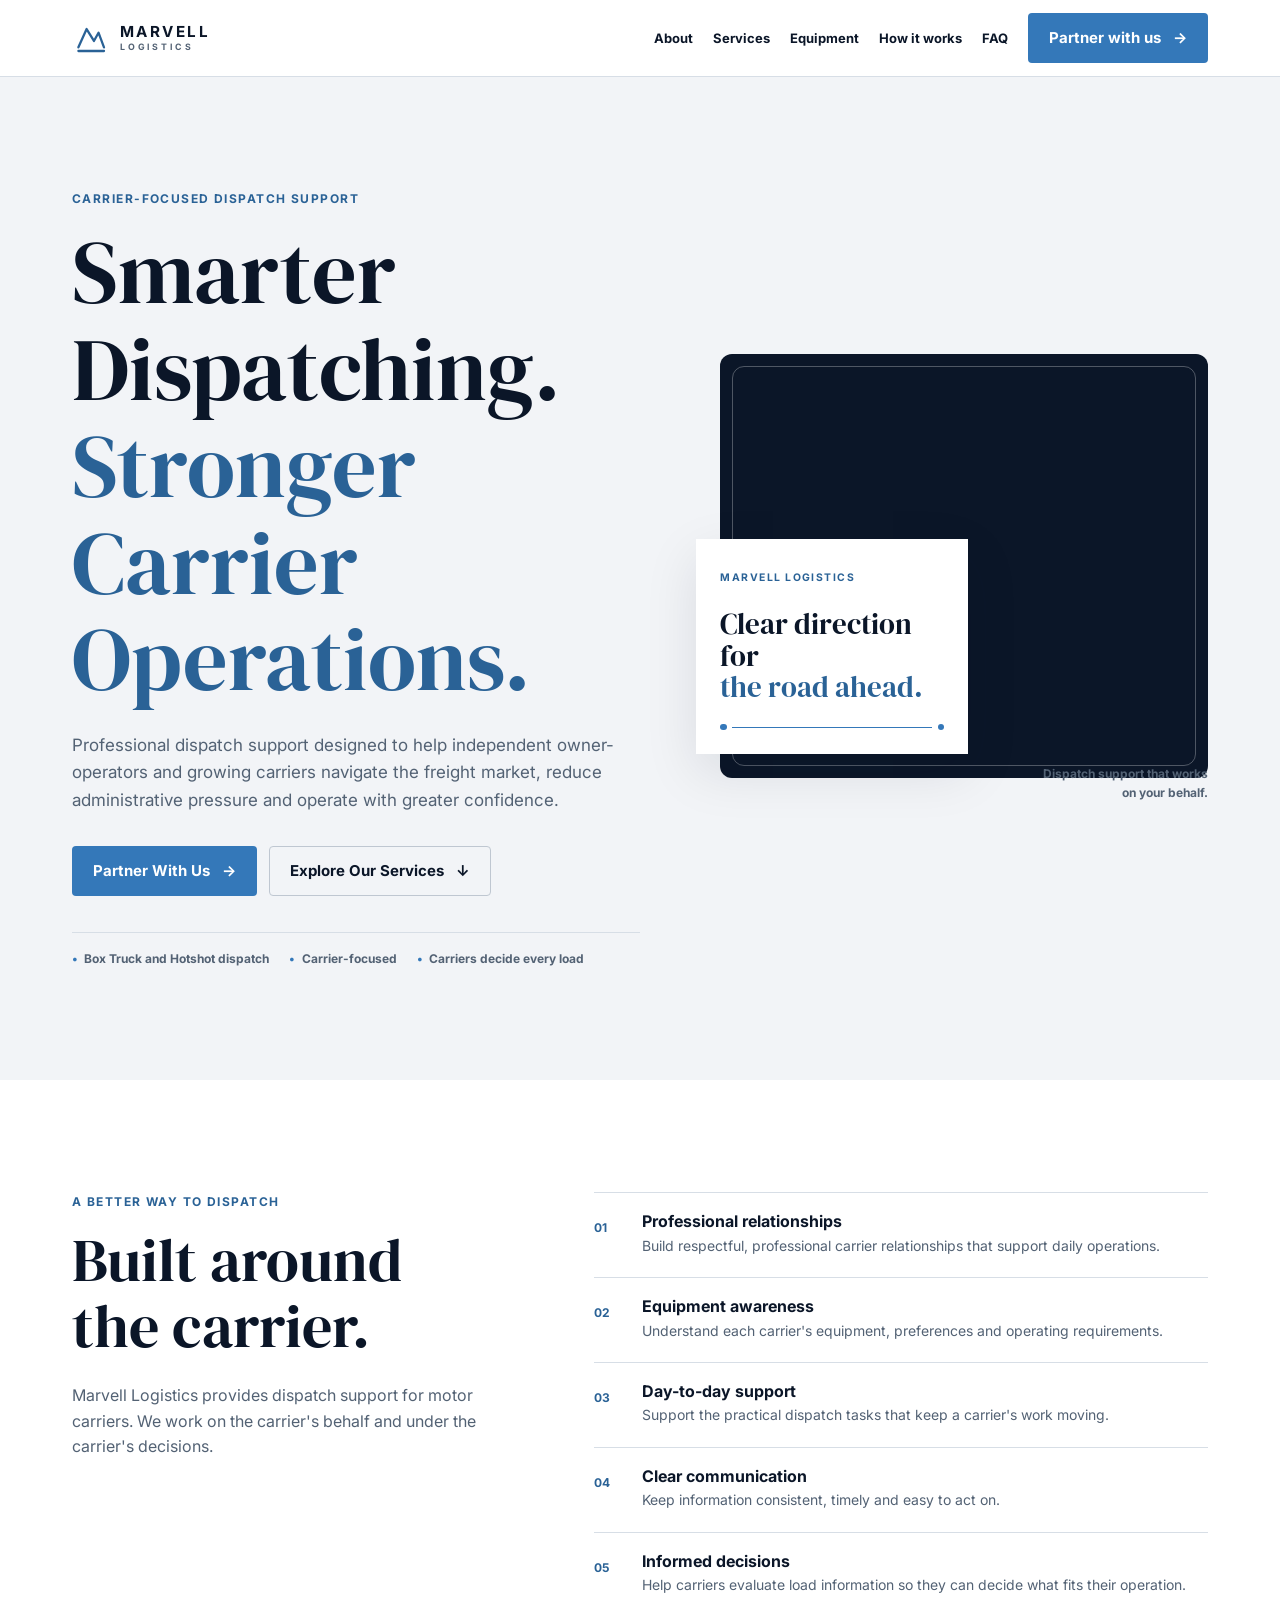
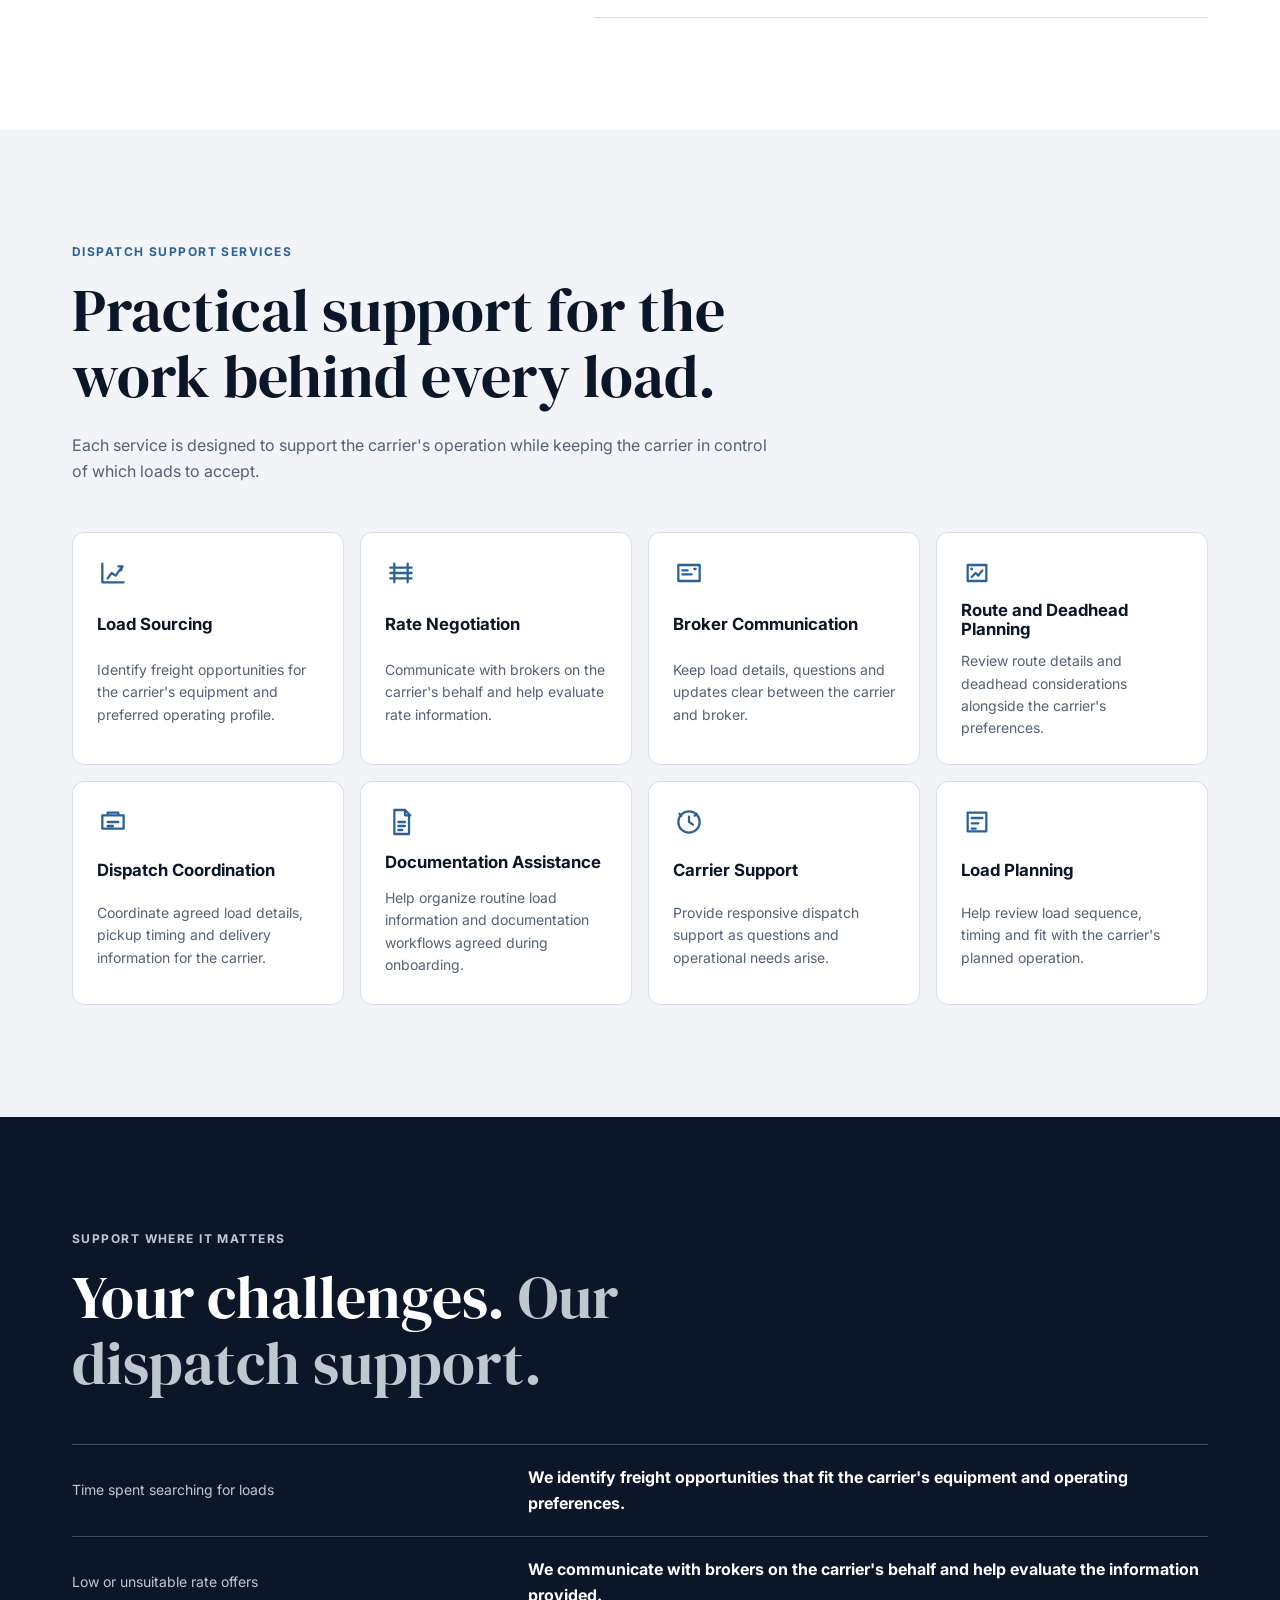
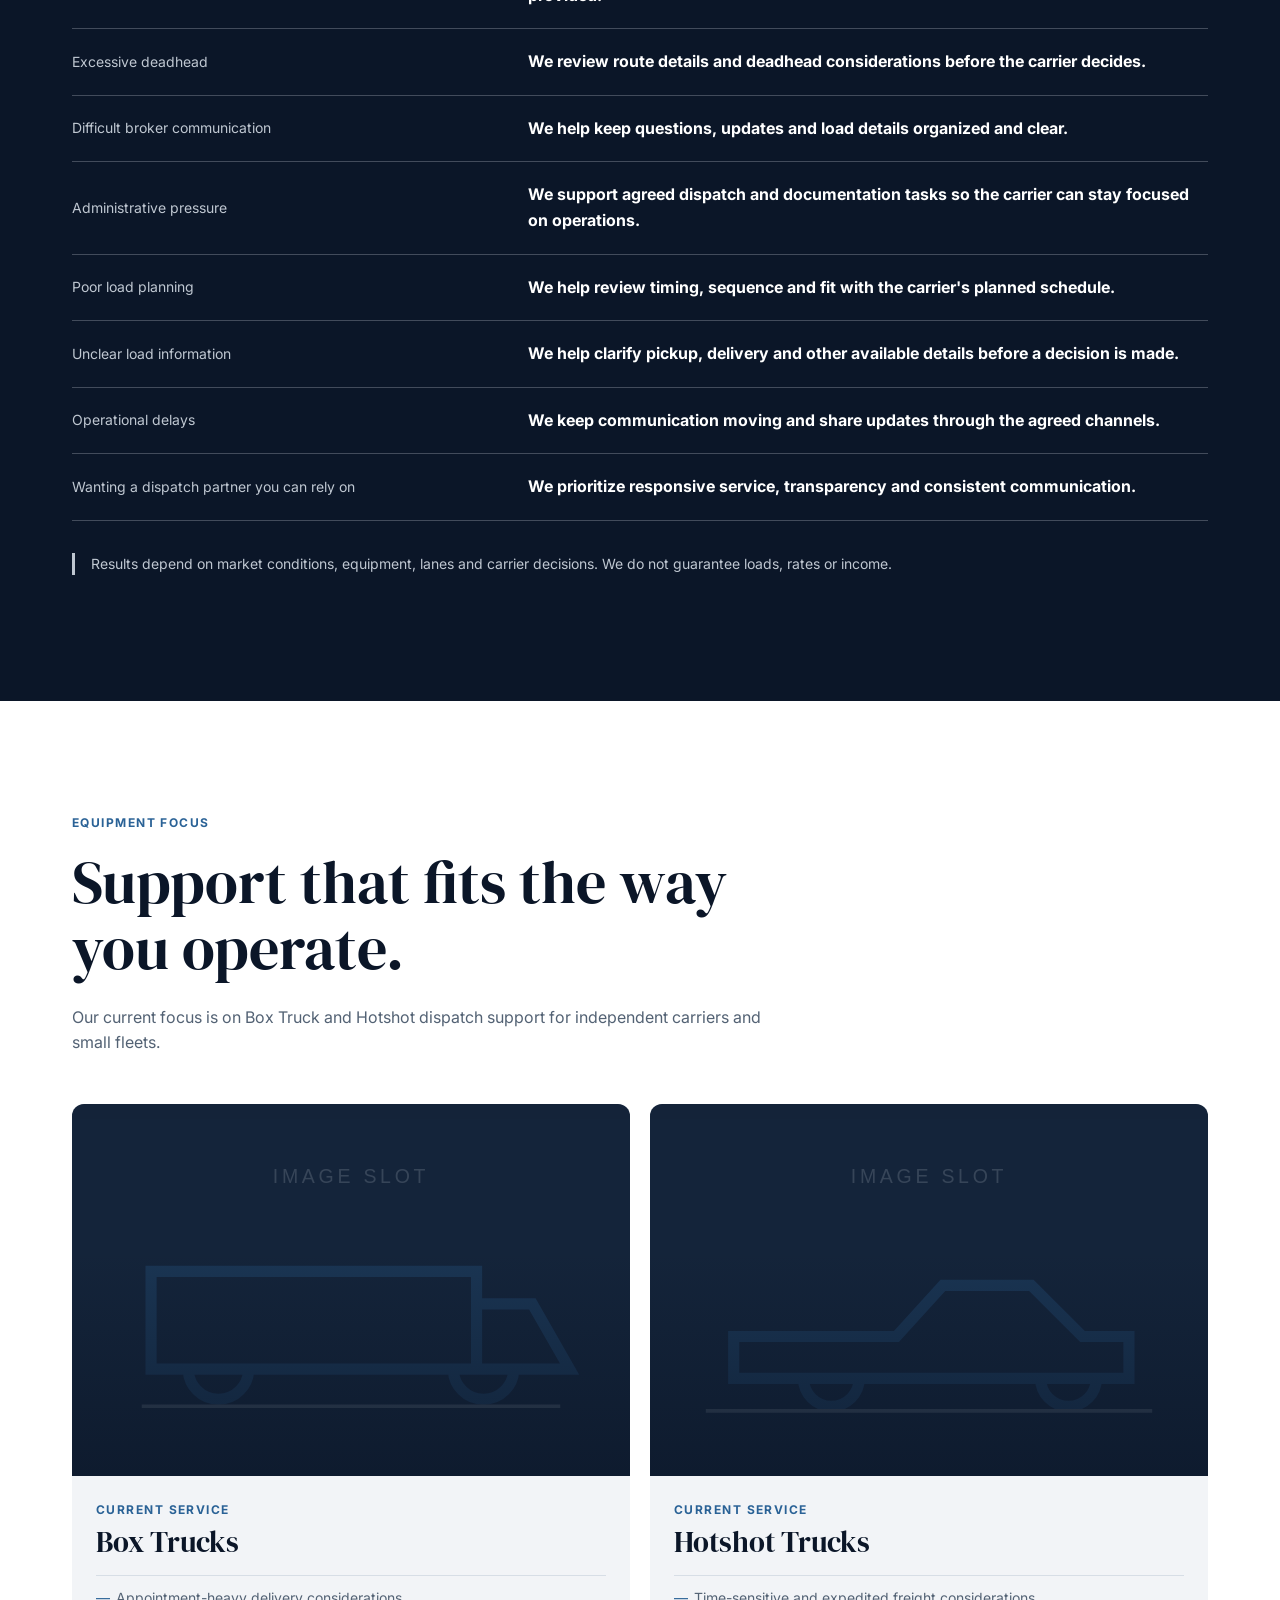
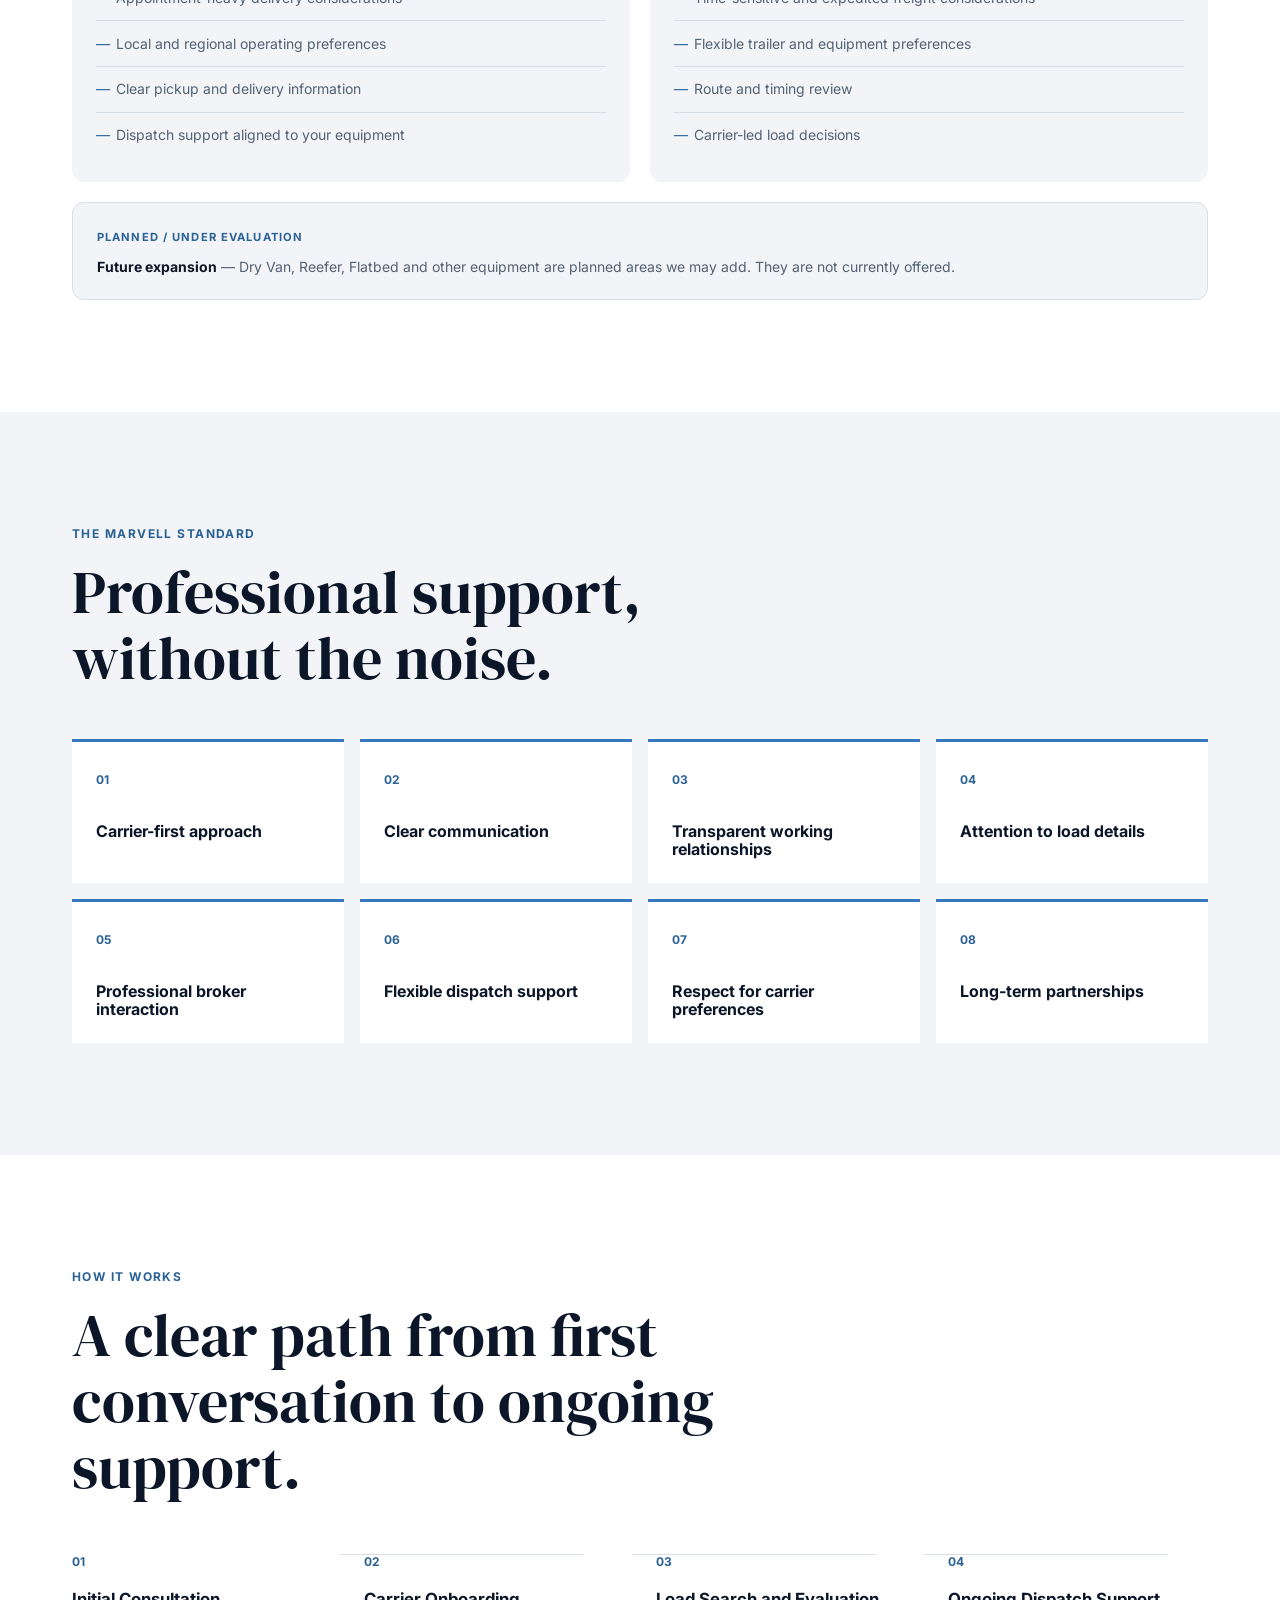
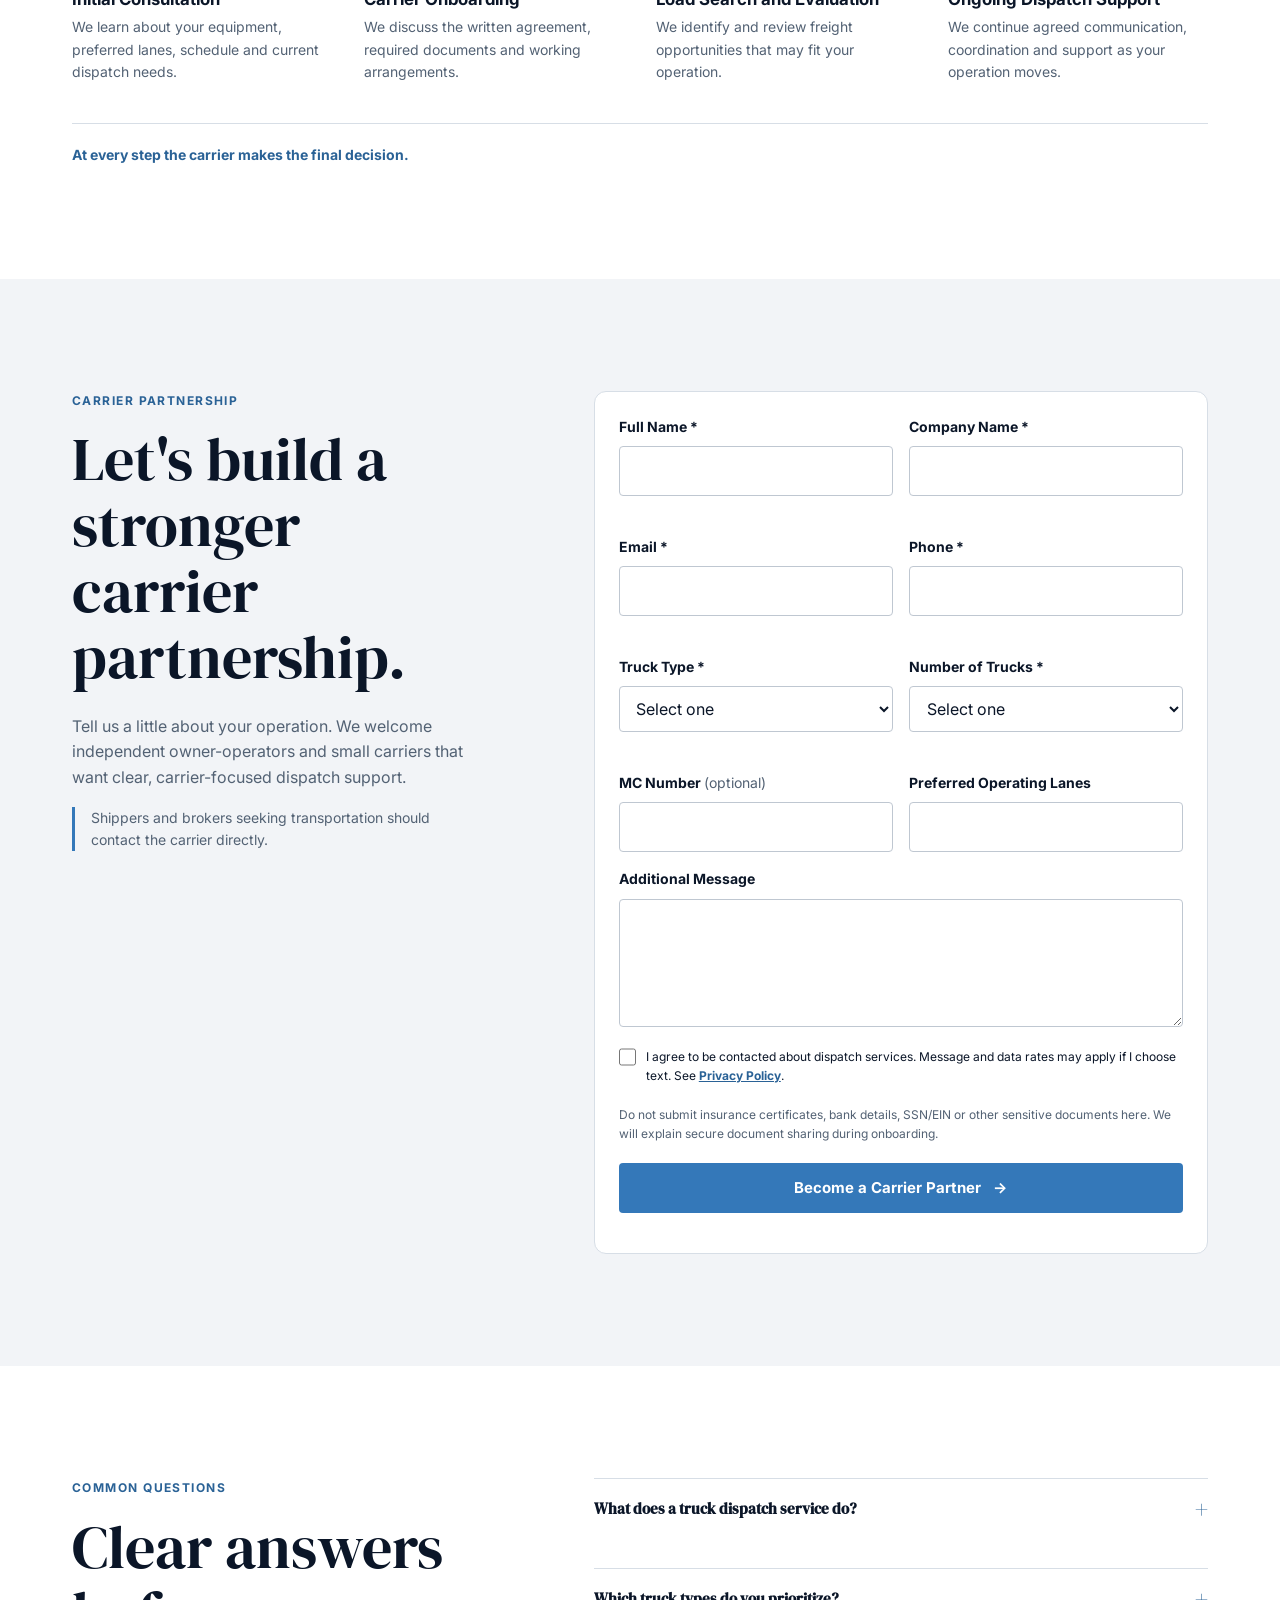
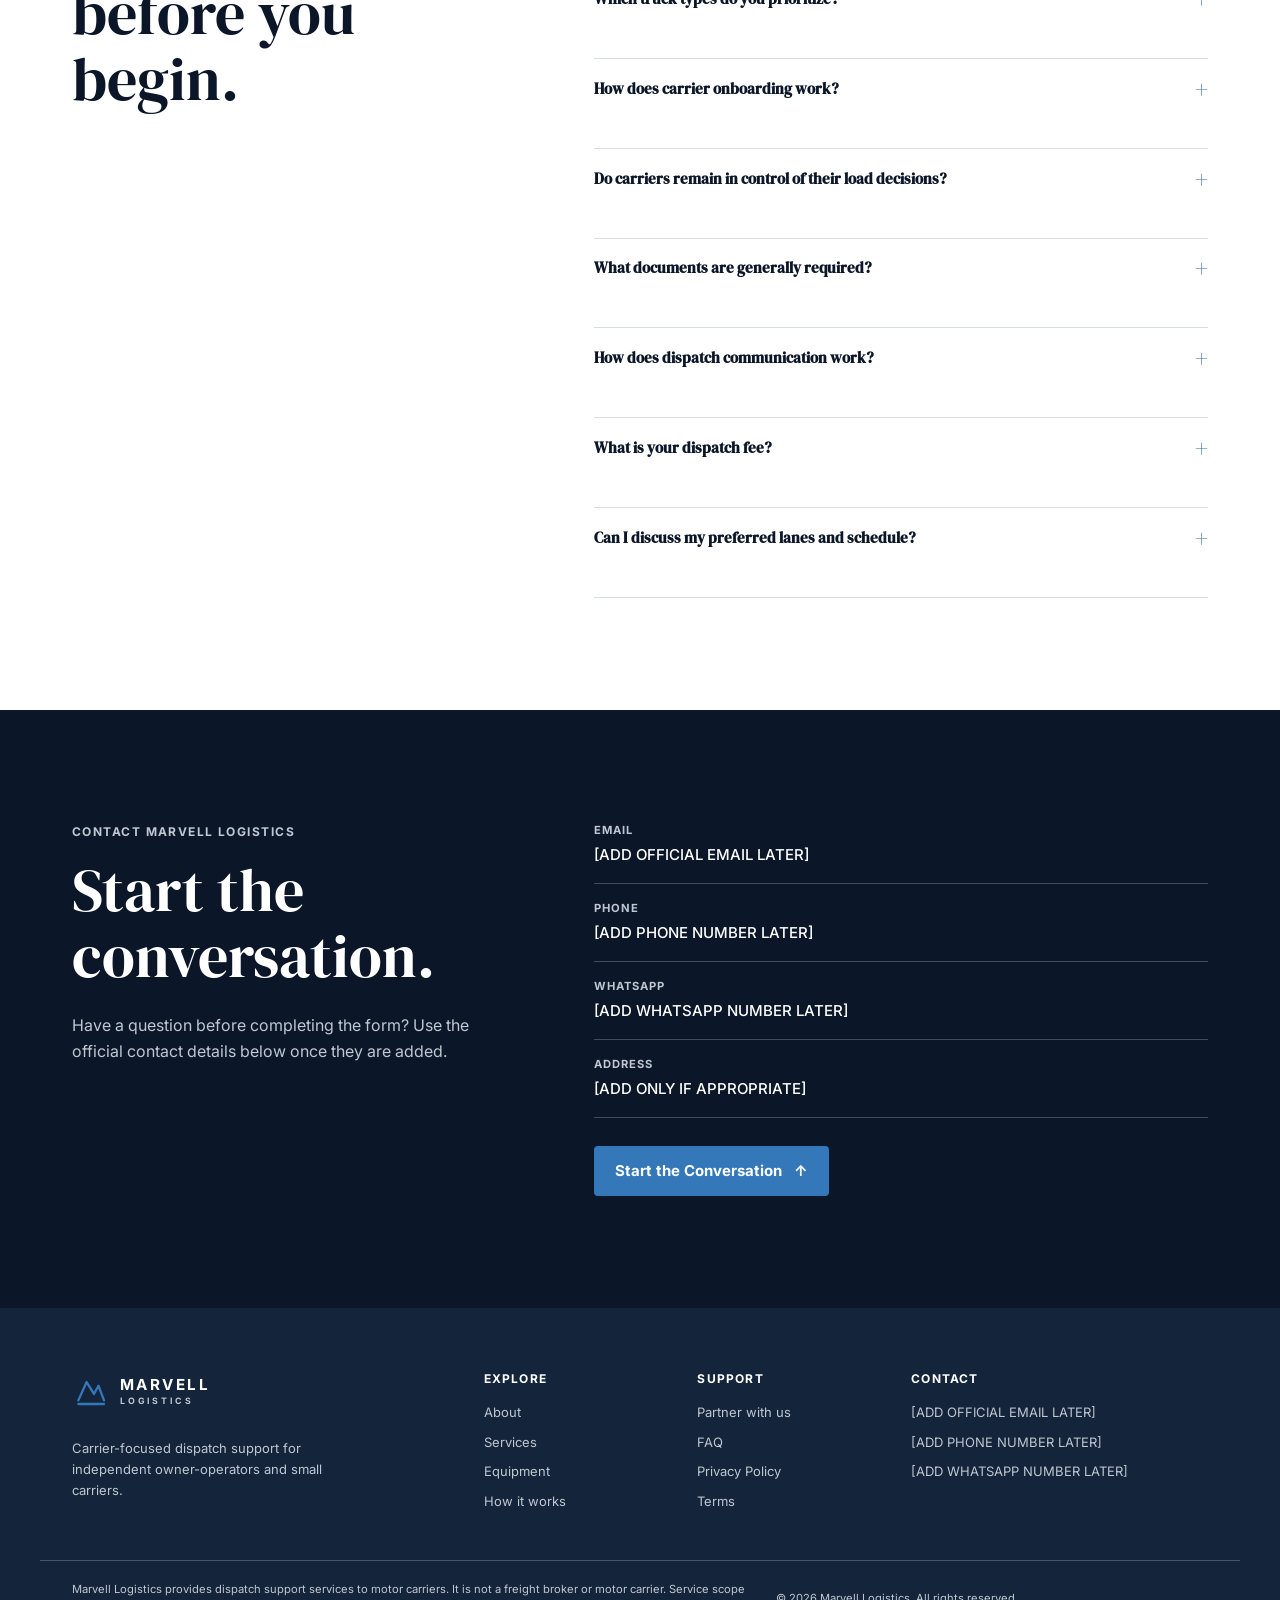
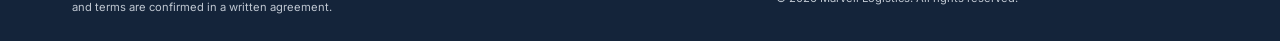
==== commit 143eddcf: "Polish Marvell site for Pages SEO and accessibility Co-authored-by: Copilot <223556219+Copilot@users" ====
--- a/index.html
+++ b/index.html
@@ -6,10 +6,27 @@
     <meta name="theme-color" content="#0B1628">
     <title>Marvell Logistics | Carrier-Focused Dispatch Support</title>
     <meta name="description" content="Professional dispatch support for independent owner-operators and small carriers in the United States.">
+    <link rel="canonical" href="https://YOUR-DOMAIN.example/">
+    <meta property="og:type" content="website">
+    <meta property="og:title" content="Marvell Logistics | Carrier-Focused Dispatch Support">
+    <meta property="og:description" content="Professional dispatch support for independent owner-operators and small carriers in the United States.">
+    <meta property="og:url" content="https://YOUR-DOMAIN.example/">
+    <meta property="og:image" content="https://YOUR-DOMAIN.example/assets/img/og-image.jpg">
+    <meta name="twitter:card" content="summary_large_image">
+    <meta name="twitter:title" content="Marvell Logistics | Carrier-Focused Dispatch Support">
+    <meta name="twitter:description" content="Professional dispatch support for independent owner-operators and small carriers in the United States.">
+    <meta name="twitter:image" content="https://YOUR-DOMAIN.example/assets/img/og-image.jpg">
+    <link rel="preconnect" href="https://fonts.googleapis.com">
+    <link rel="preconnect" href="https://fonts.gstatic.com" crossorigin>
+    <link href="https://fonts.googleapis.com/css2?family=DM+Serif+Display&family=Inter:wght@400;500;600;700&display=swap" rel="stylesheet">
+    <link rel="manifest" href="site.webmanifest">
+    <link rel="icon" href="assets/favicon/favicon.svg" type="image/svg+xml">
+    <link rel="apple-touch-icon" href="assets/favicon/apple-touch-icon.png">
     <link rel="stylesheet" href="css/tokens.css">
     <link rel="stylesheet" href="css/base.css">
     <link rel="stylesheet" href="css/components.css">
     <link rel="stylesheet" href="css/sections.css">
+    <script defer src="js/config.js"></script>
     <script defer src="js/main.js"></script>
   </head>
   <body>
@@ -161,8 +178,7 @@
             <article class="equipment-card reveal">
               <div class="equipment-photo box-truck-photo">
                 <picture>
-                  <source srcset="assets/img/box-truck.webp" type="image/webp">
-                  <img src="assets/img/box-truck.jpg" width="1200" height="800" loading="lazy" decoding="async" alt="Placeholder for an American-style box truck at a freight setting">
+                  <img src="assets/img/box-truck.svg" width="1200" height="800" loading="lazy" decoding="async" alt="Placeholder for an American-style box truck at a freight setting">
                 </picture>
               </div>
               <div class="equipment-content"><p class="eyebrow">Current service</p><h3>Box Trucks</h3><ul><li>Appointment-heavy delivery considerations</li><li>Local and regional operating preferences</li><li>Clear pickup and delivery information</li><li>Dispatch support aligned to your equipment</li></ul></div>
@@ -170,8 +186,7 @@
             <article class="equipment-card reveal">
               <div class="equipment-photo hotshot-truck-photo">
                 <picture>
-                  <source srcset="assets/img/hotshot-truck.webp" type="image/webp">
-                  <img src="assets/img/hotshot-truck.jpg" width="1200" height="800" loading="lazy" decoding="async" alt="Placeholder for an American-style hotshot pickup with gooseneck trailer">
+                  <img src="assets/img/hotshot-truck.svg" width="1200" height="800" loading="lazy" decoding="async" alt="Placeholder for an American-style hotshot pickup with gooseneck trailer">
                 </picture>
               </div>
               <div class="equipment-content"><p class="eyebrow">Current service</p><h3>Hotshot Trucks</h3><ul><li>Time-sensitive and expedited freight considerations</li><li>Flexible trailer and equipment preferences</li><li>Route and timing review</li><li>Carrier-led load decisions</li></ul></div>
@@ -246,7 +261,7 @@
       <section class="contact section" id="contact">
         <div class="container contact-grid">
           <div class="section-heading reveal"><p class="eyebrow">Contact Marvell Logistics</p><h2>Start the conversation.</h2><p>Have a question before completing the form? Use the official contact details below once they are added.</p></div>
-          <div class="contact-details reveal"><div class="contact-detail"><span>Email</span><strong>[ADD OFFICIAL EMAIL LATER]</strong></div><div class="contact-detail"><span>Phone</span><strong>[ADD PHONE NUMBER LATER]</strong></div><div class="contact-detail"><span>WhatsApp</span><strong>[ADD WHATSAPP NUMBER LATER]</strong></div><div class="contact-detail"><span>Address</span><strong>[ADD ONLY IF APPROPRIATE]</strong></div><a class="button button-primary" href="index.html#partner">Start the Conversation <span aria-hidden="true">↑</span></a></div>
+          <div class="contact-details reveal"><div class="contact-detail"><span>Email</span><strong data-contact="email">[ADD OFFICIAL EMAIL LATER]</strong></div><div class="contact-detail"><span>Phone</span><strong data-contact="phone">[ADD PHONE NUMBER LATER]</strong></div><div class="contact-detail"><span>WhatsApp</span><strong data-contact="whatsapp">[ADD WHATSAPP NUMBER LATER]</strong></div><div class="contact-detail"><span>Address</span><strong data-contact="address">[ADD ONLY IF APPROPRIATE]</strong></div><a class="button button-primary" href="index.html#partner">Start the Conversation <span aria-hidden="true">↑</span></a></div>
         </div>
       </section>
     </main>
@@ -256,10 +271,13 @@
         <div class="footer-brand"><a class="wordmark wordmark-light" href="index.html#home" aria-label="Marvell Logistics home"><svg class="wordmark-mark" viewBox="0 0 42 42" aria-hidden="true"><path d="M7 31 16 11l8 13 5-9 6 16M7 35h28" fill="none" stroke="currentColor" stroke-linecap="round" stroke-linejoin="round" stroke-width="2.5"></path></svg><span><strong>MARVELL</strong><small>LOGISTICS</small></span></a><p>Carrier-focused dispatch support for independent owner-operators and small carriers.</p></div>
         <div class="footer-column"><h3>Explore</h3><a href="index.html#about">About</a><a href="index.html#services">Services</a><a href="index.html#equipment">Equipment</a><a href="index.html#process">How it works</a></div>
         <div class="footer-column"><h3>Support</h3><a href="index.html#partner">Partner with us</a><a href="index.html#faq">FAQ</a><a href="privacy.html">Privacy Policy</a><a href="terms.html">Terms</a></div>
-        <div class="footer-column"><h3>Contact</h3><span>[ADD OFFICIAL EMAIL LATER]</span><span>[ADD PHONE NUMBER LATER]</span><span>[ADD WHATSAPP NUMBER LATER]</span></div>
+        <div class="footer-column"><h3>Contact</h3><span data-contact="email">[ADD OFFICIAL EMAIL LATER]</span><span data-contact="phone">[ADD PHONE NUMBER LATER]</span><span data-contact="whatsapp">[ADD WHATSAPP NUMBER LATER]</span></div>
       </div>
       <div class="container footer-bottom"><p>Marvell Logistics provides dispatch support services to motor carriers. It is not a freight broker or motor carrier. Service scope and terms are confirmed in a written agreement.</p><p>© <span id="current-year">2026</span> Marvell Logistics. All rights reserved.</p></div>
     </footer>
+    <script type="application/ld+json">
+      {"@context":"https://schema.org","@type":"ProfessionalService","name":"Marvell Logistics","url":"https://YOUR-DOMAIN.example/"}
+    </script>
     <script type="application/ld+json">
       {"@context":"https://schema.org","@type":"FAQPage","mainEntity":[
         {"@type":"Question","name":"What does a truck dispatch service do?","acceptedAnswer":{"@type":"Answer","text":"A truck dispatch service supports a motor carrier with tasks such as identifying freight opportunities, communicating with brokers on the carrier's behalf, reviewing load information and coordinating agreed dispatch details."}},
--- a/css/sections.css
+++ b/css/sections.css
@@ -543,6 +543,11 @@
 .footer-column a:hover { color: var(--color-white); }
 .footer-bottom { border-top: 1px solid rgba(191, 199, 209, 0.3); display: grid; gap: 0.75rem; margin-top: 3rem; padding-top: 1.25rem; }
 .footer-bottom p { color: var(--color-silver); font-size: 0.7rem; margin: 0; }
+.simple-page { background: var(--color-cool-gray); min-height: 100vh; }
+.simple-content { max-width: 52rem; padding-bottom: 6rem; padding-top: 5rem; }
+.simple-content h1 { margin-bottom: 1.5rem; }
+.simple-content h2 { font-family: var(--font-body); font-size: 1.25rem; font-weight: 700; margin-top: 2.5rem; }
+.simple-content p { color: #536274; }
 
 @media (min-width: 56.25rem) {
   .menu-toggle {
@@ -559,6 +564,10 @@
     position: static;
   }
 
+  .site-nav.is-open {
+    display: flex;
+  }
+
   .site-nav a:not(.button) {
     font-size: 0.8125rem;
     padding: 0.5rem 0;
